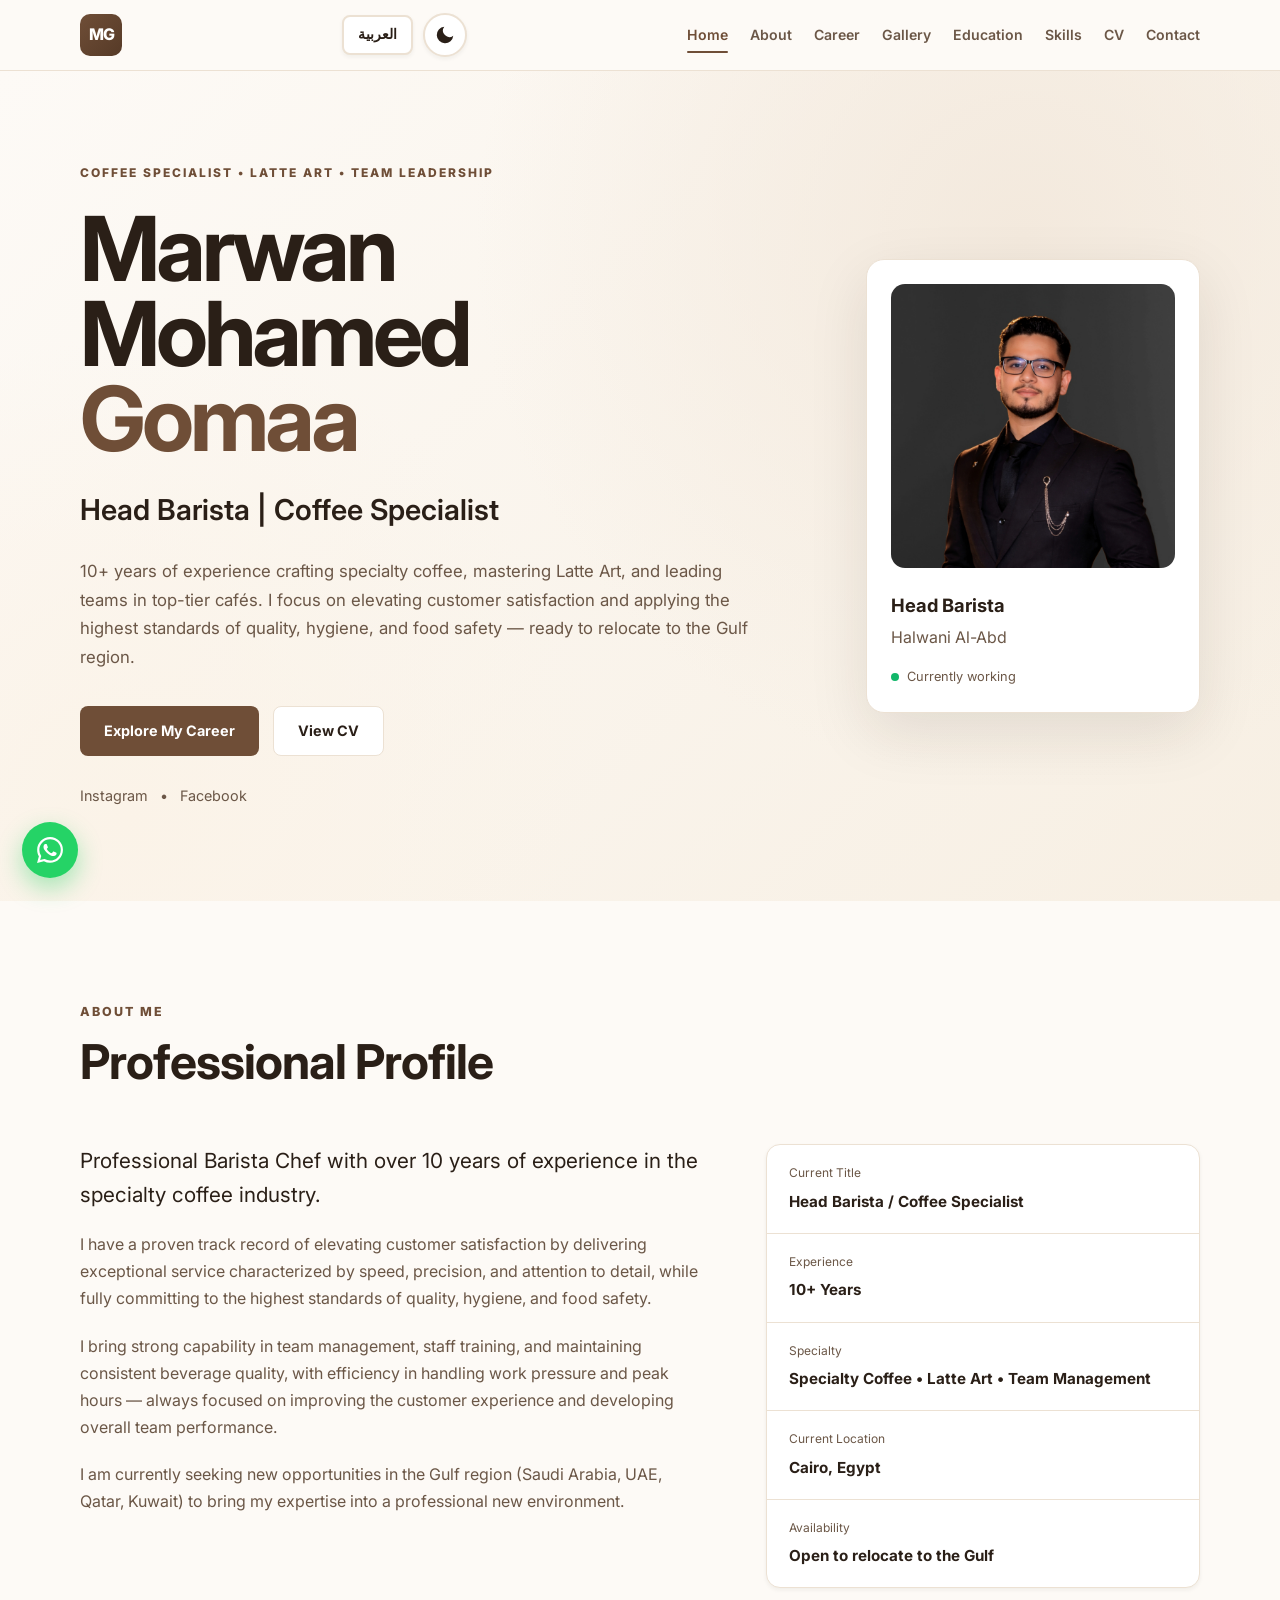
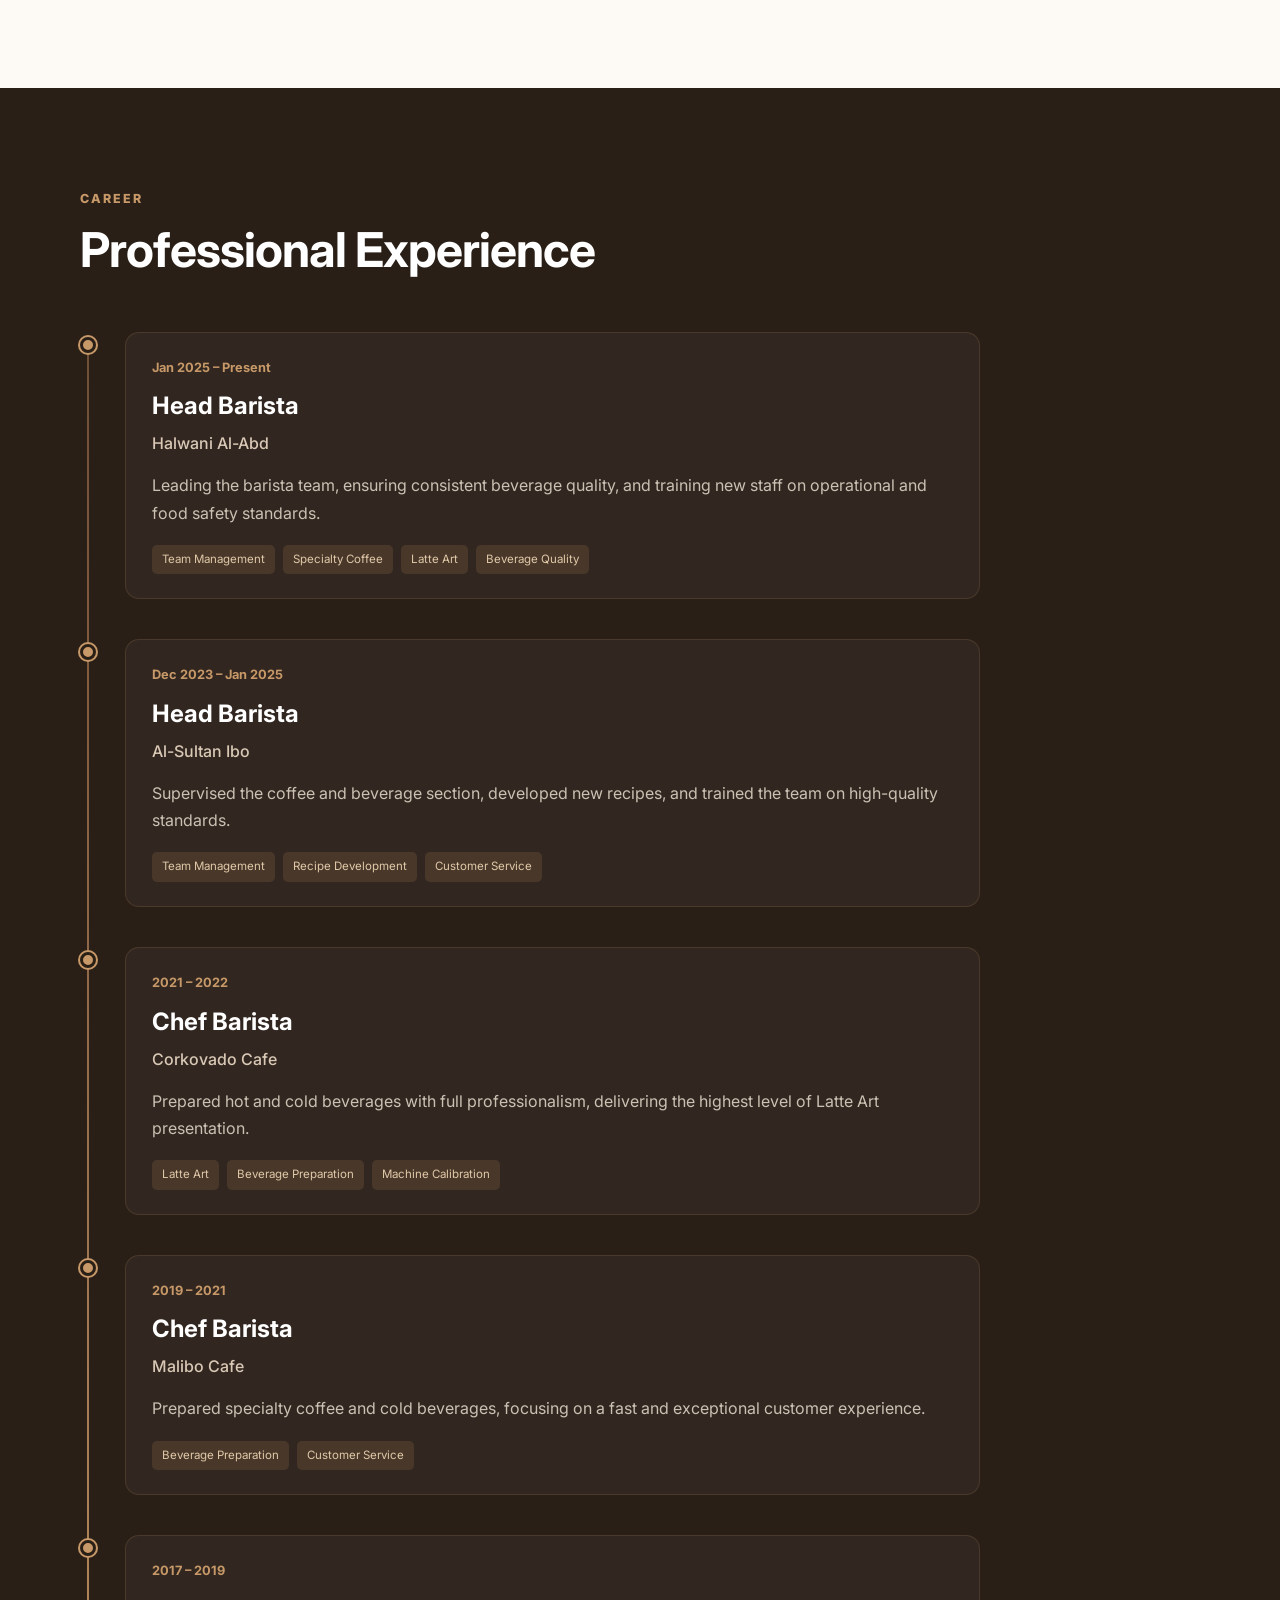
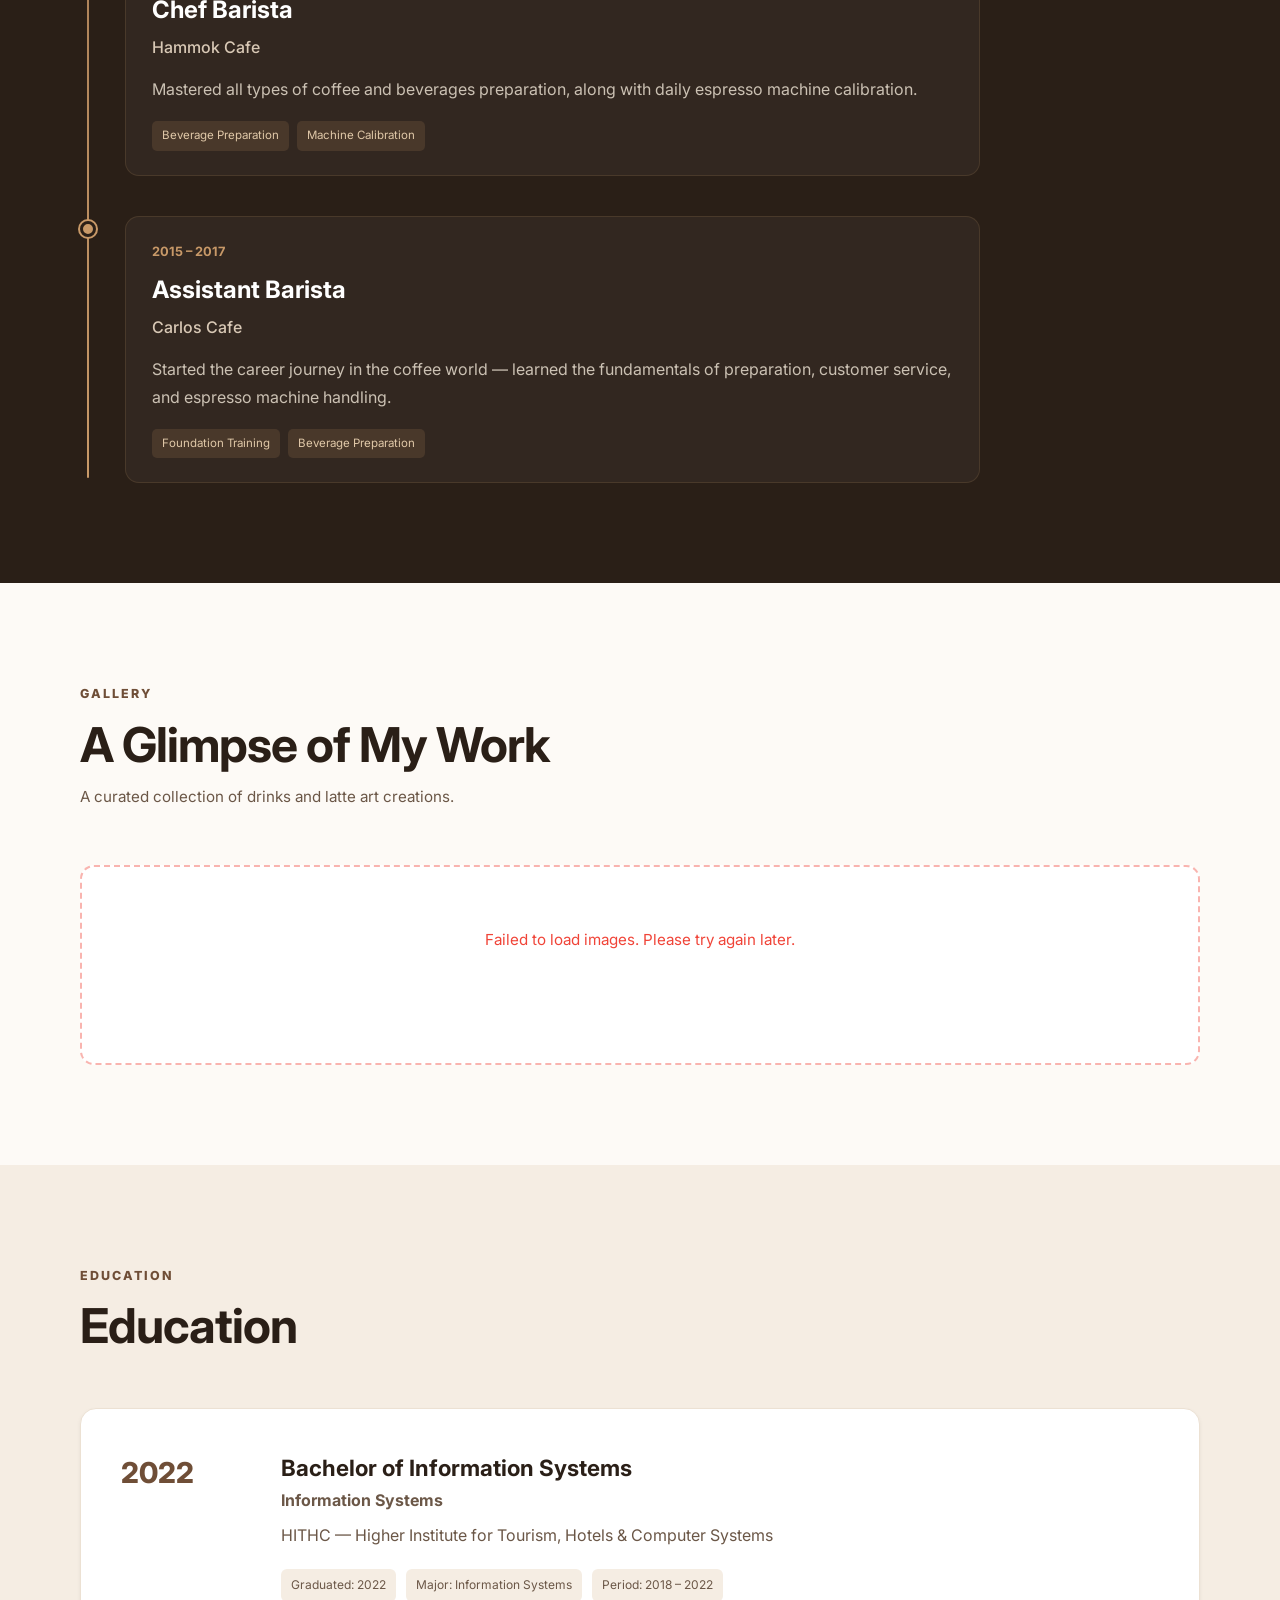
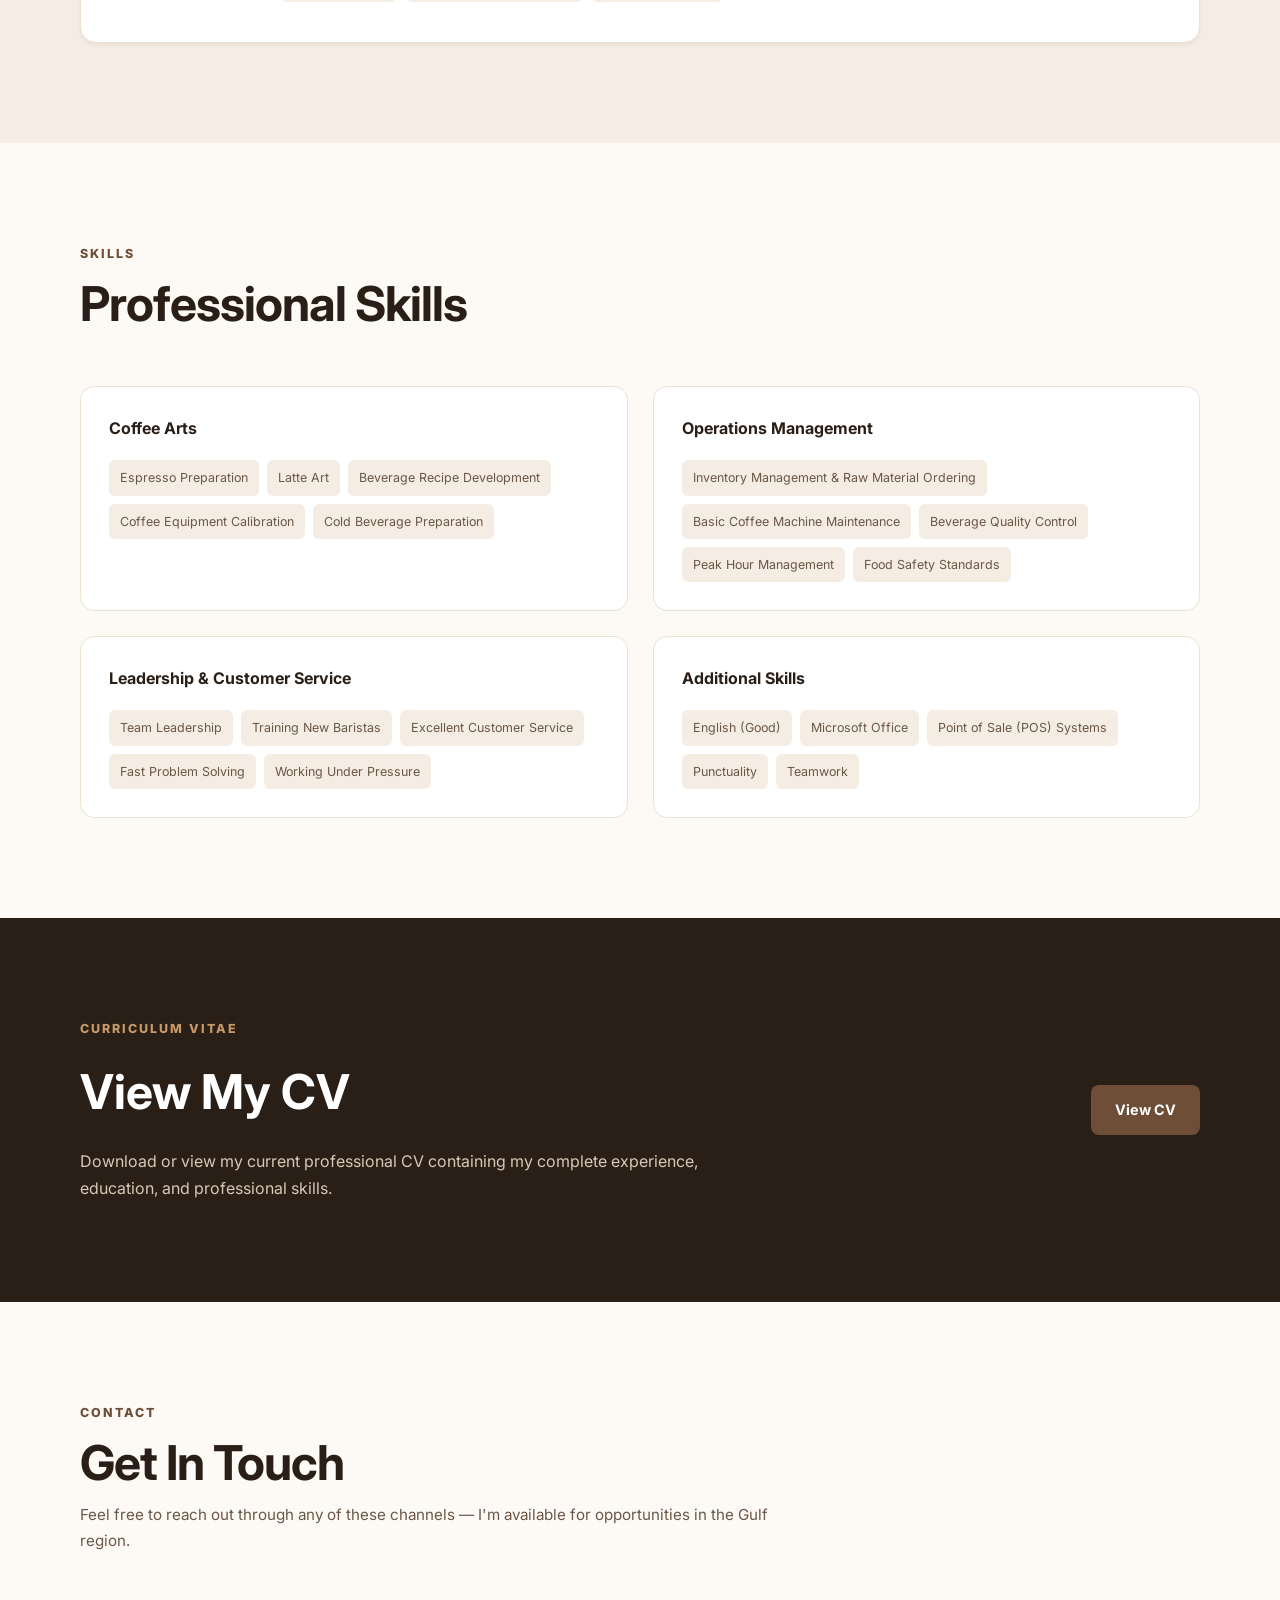
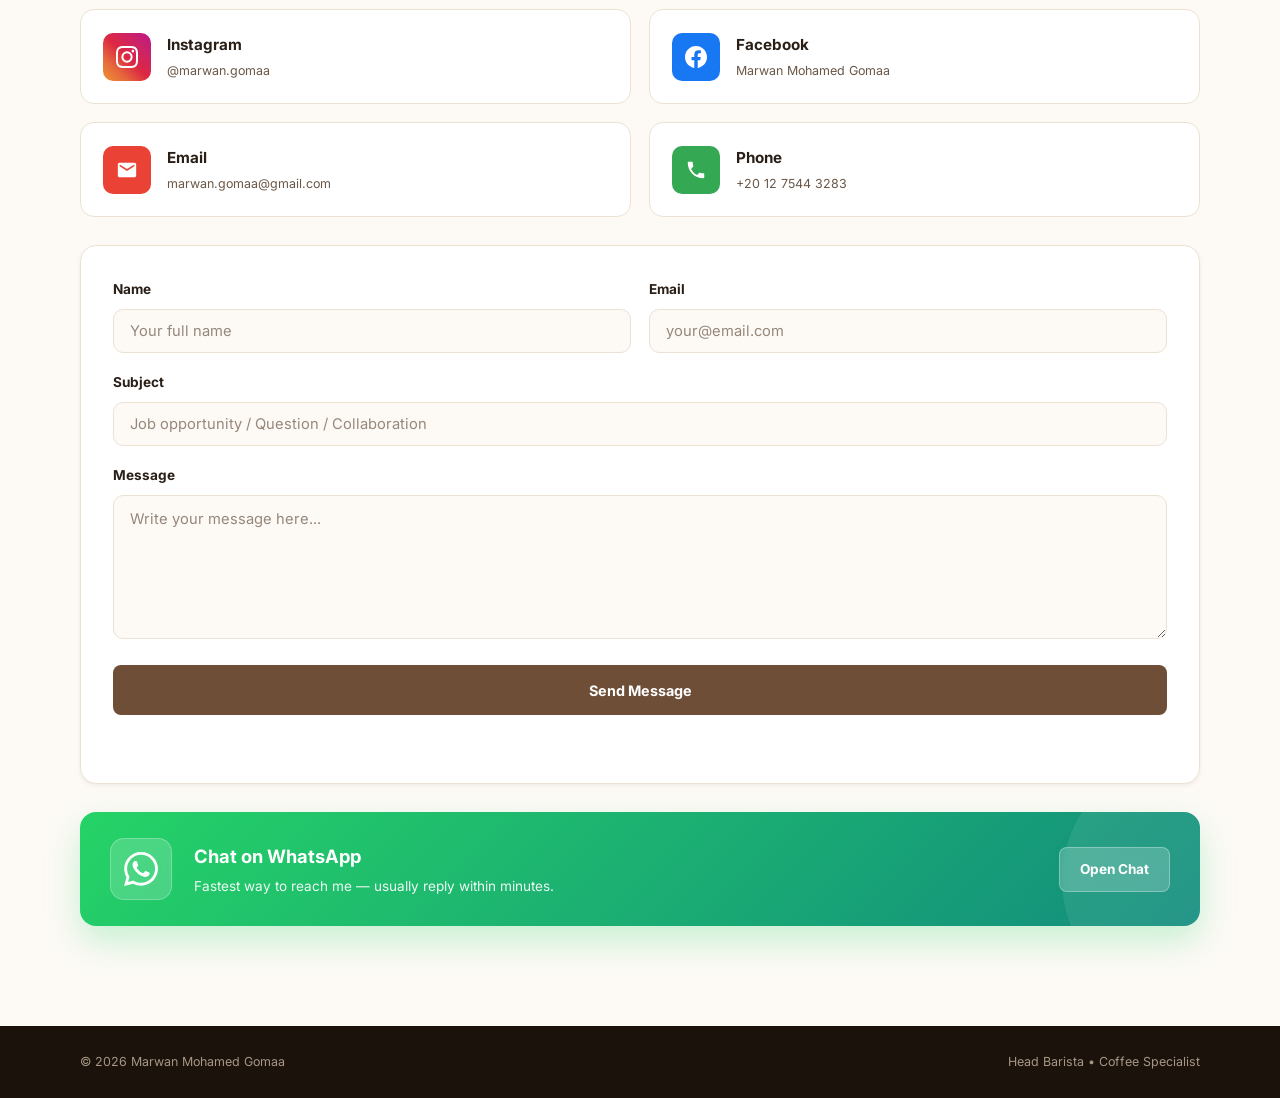
==== index.html @ 56af2c4b "Add complete portfolio project" ====
<!DOCTYPE html>
<html lang="en">

<head>
    <meta charset="UTF-8">
    <meta name="viewport" content="width=device-width, initial-scale=1.0">

    <title>Marwan Mohamed Gomaa | Head Barista | Coffee Specialist</title>

    <meta name="description"
        content="Marwan Mohamed Gomaa — Head Barista with 10+ years of experience in specialty coffee, Latte Art, and team leadership. Available for opportunities in the Gulf region.">

    <meta name="keywords"
        content="Marwan Mohamed Gomaa, Head Barista, Coffee Specialist, Barista Gulf, Barista Saudi Arabia, Barista Dubai, Barista Qatar, Barista Kuwait, Latte Art, Specialty Coffee, Coffee Jobs Middle East, باريستا">

    <meta name="author" content="Marwan Mohamed Gomaa">

    <meta name="robots" content="index, follow">
    <meta name="googlebot" content="index, follow, max-snippet:-1, max-image-preview:large">

    <meta name="theme-color" content="#6F4E37">

    <!-- ================= HREFLANG (Multilingual SEO) ================= -->
    <link rel="alternate" hreflang="en" href="https://ahmedsaiedhawash.github.io/marwan-portfolio/" />
    <link rel="alternate" hreflang="ar" href="https://ahmedsaiedhawash.github.io/marwan-portfolio/ar.html" />
    <link rel="alternate" hreflang="x-default" href="https://ahmedsaiedhawash.github.io/marwan-portfolio/" />

    <!-- ================= OPEN GRAPH ================= -->
    <meta property="og:title" content="Marwan Mohamed Gomaa | Head Barista">
    <meta property="og:description"
        content="Head Barista with 10+ years of experience in specialty coffee, Latte Art, and team leadership.">
    <meta property="og:type" content="website">
    <meta property="og:url" content="https://ahmedsaiedhawash.github.io/marwan-portfolio/">
    <meta property="og:image" content="https://ahmedsaiedhawash.github.io/marwan-portfolio/images/og-image.png">
    <meta property="og:image:width" content="1200">
    <meta property="og:image:height" content="630">
    <meta property="og:image:alt" content="Marwan Mohamed Gomaa — Head Barista">
    <meta property="og:site_name" content="Marwan Mohamed Gomaa">
    <meta property="og:locale" content="en_US">
    <meta property="og:locale:alternate" content="ar_EG">

    <!-- ================= TWITTER CARD ================= -->
    <meta name="twitter:card" content="summary_large_image">
    <meta name="twitter:title" content="Marwan Mohamed Gomaa | Head Barista">
    <meta name="twitter:description"
        content="Head Barista with 10+ years across specialty coffee, Latte Art, and team leadership.">
    <meta name="twitter:image" content="https://ahmedsaiedhawash.github.io/marwan-portfolio/images/og-image.png">

    <link rel="canonical" href="https://ahmedsaiedhawash.github.io/marwan-portfolio/">

    <!-- ================= ICONS ================= -->
    <link rel="icon" href="images/favicon.png" type="image/png">
    <link rel="apple-touch-icon" sizes="180x180" href="images/apple-touch-icon.png">
    <link rel="manifest" href="manifest.json">

    <!-- ================= PRELOAD / PRECONNECT ================= -->
    <link rel="preload" as="image" href="images/marwan-gomaa.jpg" fetchpriority="high">
    <link rel="preconnect" href="https://fonts.googleapis.com">
    <link rel="preconnect" href="https://fonts.gstatic.com" crossorigin>
    <link rel="preconnect" href="https://api.github.com">

    <link href="https://fonts.googleapis.com/css2?family=Inter:wght@400;500;600;700;800&display=swap" rel="stylesheet">

    <link rel="stylesheet" href="style.css">

    <!-- ================= STRUCTURED DATA (SEO) ================= -->
    <script type="application/ld+json">
    {
        "@context": "https://schema.org",
        "@graph": [
            {
                "@type": "WebSite",
                "@id": "https://ahmedsaiedhawash.github.io/marwan-portfolio/#website",
                "url": "https://ahmedsaiedhawash.github.io/marwan-portfolio/",
                "name": "Marwan Mohamed Gomaa",
                "description": "Head Barista & Coffee Specialist — Specialty Coffee, Latte Art, Team Leadership.",
                "inLanguage": "en",
                "publisher": { "@id": "https://ahmedsaiedhawash.github.io/marwan-portfolio/#person" }
            },
            {
                "@type": "ProfilePage",
                "@id": "https://ahmedsaiedhawash.github.io/marwan-portfolio/#profilepage",
                "url": "https://ahmedsaiedhawash.github.io/marwan-portfolio/",
                "name": "Marwan Mohamed Gomaa — Head Barista",
                "inLanguage": "en",
                "isPartOf": { "@id": "https://ahmedsaiedhawash.github.io/marwan-portfolio/#website" },
                "mainEntity": { "@id": "https://ahmedsaiedhawash.github.io/marwan-portfolio/#person" }
            },
            {
                "@type": "Person",
                "@id": "https://ahmedsaiedhawash.github.io/marwan-portfolio/#person",
                "name": "Marwan Mohamed Gomaa",
                "alternateName": "مروان محمد جمعة",
                "url": "https://ahmedsaiedhawash.github.io/marwan-portfolio/",
                "image": "https://ahmedsaiedhawash.github.io/marwan-portfolio/images/marwan-gomaa.jpg",
                "jobTitle": "Head Barista",
                "email": "mailto:marwan.gomaa@gmail.com",
                "telephone": "+201275443283",
                "address": {
                    "@type": "PostalAddress",
                    "addressLocality": "Cairo",
                    "addressCountry": "EG"
                },
                "knowsAbout": [
                    "Specialty Coffee",
                    "Espresso Preparation",
                    "Latte Art",
                    "Beverage Recipe Development",
                    "Coffee Equipment Calibration",
                    "Team Leadership",
                    "Customer Service",
                    "Food Safety Standards",
                    "Inventory Management"
                ],
                "knowsLanguage": ["ar", "en"],
                "sameAs": [
                    "https://www.instagram.com/marwan.gomaa/",
                    "https://www.facebook.com/",
                    "https://wa.me/201275443283"
                ]
            },
            {
                "@type": "BreadcrumbList",
                "@id": "https://ahmedsaiedhawash.github.io/marwan-portfolio/#breadcrumb",
                "itemListElement": [
                    {
                        "@type": "ListItem",
                        "position": 1,
                        "name": "Home",
                        "item": "https://ahmedsaiedhawash.github.io/marwan-portfolio/"
                    }
                ]
            }
        ]
    }
    </script>
</head>

<body>

    <div class="progress-bar" id="progressBar" aria-hidden="true"></div>
    <a href="#home" class="skip-link">Skip to content</a>


    <!-- ================= NAVIGATION ================= -->
    <header class="header">
        <nav class="navbar container" aria-label="Main navigation">

            <a href="#home" class="logo">MG</a>

            <div class="header-actions">
                <a href="ar.html" class="lang-toggle" aria-label="Switch to Arabic"
                    data-i18n="nav.switch_lang">العربية</a>

                <button class="theme-toggle" id="themeToggle" aria-label="Toggle dark mode" title="Toggle theme">
                    <svg class="icon-moon" viewBox="0 0 24 24" fill="currentColor" width="20" height="20"
                        aria-hidden="true">
                        <path d="M21 12.79A9 9 0 1111.21 3 7 7 0 0021 12.79z" />
                    </svg>
                    <svg class="icon-sun" viewBox="0 0 24 24" fill="currentColor" width="20" height="20"
                        aria-hidden="true">
                        <path
                            d="M12 7a5 5 0 100 10 5 5 0 000-10zm0-5v2m0 16v2M4.22 4.22l1.42 1.42m12.72 12.72l1.42 1.42M2 12h2m16 0h2M4.22 19.78l1.42-1.42M18.36 5.64l1.42-1.42" />
                    </svg>
                </button>

                <button class="menu-toggle" id="menuToggle" aria-label="Open navigation menu"
                    aria-expanded="false">☰</button>
            </div>

            <ul class="nav-links" id="navLinks">
                <li><a href="#home" data-i18n="nav.home">Home</a></li>
                <li><a href="#about" data-i18n="nav.about">About</a></li>
                <li><a href="#career" data-i18n="nav.career">Career</a></li>
                <li><a href="#gallery" data-i18n="nav.gallery">Gallery</a></li>
                <li><a href="#education" data-i18n="nav.education">Education</a></li>
                <li><a href="#skills" data-i18n="nav.skills">Skills</a></li>
                <li><a href="#cv" data-i18n="nav.cv">CV</a></li>
                <li><a href="#contact" data-i18n="nav.contact">Contact</a></li>
            </ul>

        </nav>
    </header>


    <main>

        <!-- ================= HERO ================= -->
        <section class="hero" id="home">
            <div class="container hero-content">

                <div class="hero-text">
                    <p class="eyebrow reveal" data-i18n="hero.eyebrow">
                        COFFEE SPECIALIST • LATTE ART • TEAM LEADERSHIP
                    </p>

                    <h1 class="reveal" data-hero-name>
                        Marwan Mohamed<br><span>Gomaa</span>
                    </h1>

                    <h2 class="reveal" data-i18n="hero.title">Head Barista | Coffee Specialist</h2>

                    <p class="hero-description reveal" data-i18n="hero.description">
                        10+ years of experience crafting specialty coffee, mastering Latte Art, and leading teams in
                        top-tier cafés. I focus on elevating customer satisfaction and applying the highest standards of
                        quality, hygiene, and food safety — ready to relocate to the Gulf region.
                    </p>

                    <div class="hero-buttons reveal">
                        <a href="#career" class="btn btn-primary" data-i18n="hero.btn_primary">Explore My Career</a>
                        <a href="cv/Marwan-Mohamed-Gomaa-CV.pdf" class="btn btn-secondary" target="_blank" rel="noopener"
                            data-i18n="hero.btn_secondary">View CV</a>
                    </div>

                    <div class="hero-links reveal">
                        <a href="https://www.instagram.com/marwan.gomaa/" target="_blank" rel="noopener noreferrer"
                            data-i18n="hero.links.instagram">Instagram</a>
                        <span>•</span>
                        <a href="https://www.facebook.com/" target="_blank" rel="noopener noreferrer"
                            data-i18n="hero.links.facebook">Facebook</a>
                    </div>
                </div>

                <div class="hero-card reveal">
                    <div class="profile-image-wrap">
                        <img src="images/marwan-gomaa.jpg" alt="Marwan Mohamed Gomaa" class="profile-image"
                            loading="eager" fetchpriority="high">
                    </div>
                    <div class="hero-card-info">
                        <h3 data-i18n="hero.card.job_title">Head Barista</h3>
                        <p data-i18n="hero.card.company">Halwani Al-Abd</p>
                        <div class="status">
                            <span></span>
                            <span data-i18n="hero.card.status">Currently working</span>
                        </div>
                    </div>
                </div>

            </div>
        </section>


        <!-- ================= ABOUT ================= -->
        <section class="section" id="about">
            <div class="container">

                <div class="section-heading reveal">
                    <p class="section-label" data-i18n="about.label">ABOUT ME</p>
                    <h2 data-i18n="about.title">Professional Profile</h2>
                </div>

                <div class="about-grid">

                    <div class="about-text reveal">
                        <p class="large-text" data-i18n="about.large_text">
                            Professional Barista Chef with over 10 years of experience in the specialty coffee industry.
                        </p>
                        <div data-about-paragraphs></div>
                    </div>

                    <div class="about-side reveal">
                        <div class="info-card" data-about-info></div>
                    </div>

                </div>

            </div>
        </section>


        <!-- ================= CAREER ================= -->
        <section class="section section-dark" id="career">
            <div class="container">

                <div class="section-heading reveal">
                    <p class="section-label" data-i18n="career.label">CAREER</p>
                    <h2 data-i18n="career.title">Professional Experience</h2>
                </div>

                <div class="timeline" data-career-items></div>

            </div>
        </section>


        <!-- ================= GALLERY ================= -->
        <section class="section" id="gallery">
            <div class="container">

                <div class="section-heading reveal">
                    <p class="section-label" data-i18n="gallery.label">GALLERY</p>
                    <h2 data-i18n="gallery.title">A Glimpse of My Work</h2>
                    <p class="section-subtext" data-i18n="gallery.subtext">
                        A curated collection of drinks and latte art creations.
                    </p>
                </div>

                <div class="gallery-grid" id="galleryGrid" data-gallery-grid>
                    <p class="gallery-status" data-gallery-status>Loading images...</p>
                </div>

            </div>
        </section>


        <!-- ================= EDUCATION ================= -->
        <section class="section section-light" id="education">
            <div class="container">

                <div class="section-heading reveal">
                    <p class="section-label" data-i18n="education.label">EDUCATION</p>
                    <h2 data-i18n="education.title">Education</h2>
                </div>

                <div class="education-card reveal" data-education></div>

            </div>
        </section>


        <!-- ================= SKILLS ================= -->
        <section class="section" id="skills">
            <div class="container">

                <div class="section-heading reveal">
                    <p class="section-label" data-i18n="skills.label">SKILLS</p>
                    <h2 data-i18n="skills.title">Professional Skills</h2>
                </div>

                <div class="skills-grid" data-skills-grid></div>

            </div>
        </section>


        <!-- ================= CV ================= -->
        <section class="section section-dark" id="cv">
            <div class="container cv-section reveal">
                <div>
                    <p class="section-label" data-i18n="cv.label">CURRICULUM VITAE</p>
                    <h2 data-i18n="cv.title">View My CV</h2>
                    <p data-i18n="cv.description">
                        Download or view my current professional CV containing my complete experience, education, and
                        professional skills.
                    </p>
                </div>
                <a href="cv/Marwan-Mohamed-Gomaa-CV.pdf" target="_blank" rel="noopener" class="btn btn-primary"
                    data-i18n="cv.button">View CV</a>
            </div>
        </section>


        <!-- ================= CONTACT ================= -->
        <section class="section" id="contact">
            <div class="container">

                <div class="section-heading reveal">
                    <p class="section-label" data-i18n="contact.label">CONTACT</p>
                    <h2 data-i18n="contact.title">Get In Touch</h2>
                    <p class="section-subtext" data-i18n="contact.subtext">
                        Feel free to reach out through any of these channels — I'm available for opportunities in the
                        Gulf region.
                    </p>
                </div>

                <!-- Contact Cards -->
                <div class="contact-grid" data-contact-items></div>

                <!-- Contact Form (Web3Forms) -->
                <form id="contactForm" class="contact-form reveal" novalidate>
                    <input type="hidden" name="access_key" value="REPLACE_WITH_WEB3FORMS_KEY">
                    <input type="hidden" name="subject" value="New message from Marwan Gomaa Portfolio">
                    <input type="hidden" name="from_name" value="Marwan Gomaa Portfolio">
                    <input type="checkbox" name="botcheck" class="hidden" style="display:none">

                    <div class="form-row">
                        <div class="form-group">
                            <label for="formName" data-i18n="form.name_label">Name</label>
                            <input type="text" id="formName" name="name" required placeholder="Your full name">
                        </div>
                        <div class="form-group">
                            <label for="formEmail" data-i18n="form.email_label">Email</label>
                            <input type="email" id="formEmail" name="email" required placeholder="your@email.com">
                        </div>
                    </div>

                    <div class="form-group">
                        <label for="formSubject" data-i18n="form.subject_label">Subject</label>
                        <input type="text" id="formSubject" name="user_subject" required
                            placeholder="Job opportunity / Question / Collaboration">
                    </div>

                    <div class="form-group">
                        <label for="formMessage" data-i18n="form.message_label">Message</label>
                        <textarea id="formMessage" name="message" rows="5" required
                            placeholder="Write your message here..."></textarea>
                    </div>

                    <button type="submit" class="btn btn-primary" data-i18n="form.submit">Send Message</button>

                    <p id="formStatus" class="form-status" role="status" aria-live="polite"></p>
                </form>

                <!-- WhatsApp Banner -->
                <a href="https://wa.me/201275443283?text=Hello%20Marwan%2C%20I%20found%20your%20website%20and%20would%20like%20to%20connect%20regarding%20a%20job%20opportunity."
                    target="_blank" rel="noopener noreferrer" class="whatsapp-banner reveal"
                    aria-label="Chat on WhatsApp" data-whatsapp-link>

                    <span class="whatsapp-banner-icon" aria-hidden="true">
                        <svg viewBox="0 0 24 24" fill="currentColor" width="34" height="34">
                            <path
                                d="M17.472 14.382c-.297-.149-1.758-.867-2.03-.967-.273-.099-.471-.148-.67.15-.197.297-.767.966-.94 1.164-.173.199-.347.223-.644.075-.297-.15-1.255-.463-2.39-1.475-.883-.788-1.48-1.761-1.653-2.059-.173-.297-.018-.458.13-.606.134-.133.298-.347.446-.52.149-.174.198-.298.298-.497.099-.198.05-.371-.025-.52-.075-.149-.669-1.612-.916-2.207-.242-.579-.487-.5-.669-.51-.173-.008-.371-.01-.57-.01-.198 0-.52.074-.792.372-.272.297-1.04 1.016-1.04 2.479 0 1.462 1.065 2.875 1.213 3.074.149.198 2.096 3.2 5.077 4.487.709.306 1.262.489 1.694.625.712.227 1.36.195 1.871.118.571-.085 1.758-.719 2.006-1.413.248-.694.248-1.289.173-1.413-.074-.124-.272-.198-.57-.347m-5.421 7.403h-.004a9.87 9.87 0 01-5.031-1.378l-.361-.214-3.741.982.998-3.648-.235-.374a9.86 9.86 0 01-1.51-5.26c.001-5.45 4.436-9.884 9.888-9.884 2.64 0 5.122 1.03 6.988 2.898a9.825 9.825 0 012.893 6.994c-.003 5.45-4.437 9.884-9.885 9.884m8.413-18.297A11.815 11.815 0 0012.05 0C5.495 0 .16 5.335.157 11.892c0 2.096.547 4.142 1.588 5.945L.057 24l6.305-1.654a11.882 11.882 0 005.683 1.448h.005c6.554 0 11.89-5.335 11.893-11.893a11.821 11.821 0 00-3.48-8.413z" />
                        </svg>
                    </span>

                    <div class="whatsapp-banner-content">
                        <h3 data-whatsapp-title>Chat on WhatsApp</h3>
                        <p data-whatsapp-desc>Fastest way to reach me — usually reply within minutes.</p>
                    </div>

                    <span class="whatsapp-banner-cta" data-whatsapp-btn>Open Chat →</span>

                </a>

            </div>
        </section>

    </main>


    <!-- ================= FOOTER ================= -->
    <footer class="footer">
        <div class="container footer-content">
            <p>© <span id="currentYear"></span> <span data-footer-copyright>Marwan Mohamed Gomaa</span></p>
            <p data-footer-tagline>Head Barista • Coffee Specialist</p>
        </div>
    </footer>


    <!-- ================= FLOATING WHATSAPP ================= -->
    <a href="https://wa.me/201275443283?text=Hello%20Marwan%2C%20I%20found%20your%20website%20and%20would%20like%20to%20connect%20regarding%20a%20job%20opportunity."
        target="_blank" rel="noopener noreferrer" class="floating-whatsapp" aria-label="Chat on WhatsApp">
        <svg viewBox="0 0 24 24" fill="currentColor" width="26" height="26">
            <path
                d="M17.472 14.382c-.297-.149-1.758-.867-2.03-.967-.273-.099-.471-.148-.67.15-.197.297-.767.966-.94 1.164-.173.199-.347.223-.644.075-.297-.15-1.255-.463-2.39-1.475-.883-.788-1.48-1.761-1.653-2.059-.173-.297-.018-.458.13-.606.134-.133.298-.347.446-.52.149-.174.198-.298.298-.497.099-.198.05-.371-.025-.52-.075-.149-.669-1.612-.916-2.207-.242-.579-.487-.5-.669-.51-.173-.008-.371-.01-.57-.01-.198 0-.52.074-.792.372-.272.297-1.04 1.016-1.04 2.479 0 1.462 1.065 2.875 1.213 3.074.149.198 2.096 3.2 5.077 4.487.709.306 1.262.489 1.694.625.712.227 1.36.195 1.871.118.571-.085 1.758-.719 2.006-1.413.248-.694.248-1.289.173-1.413-.074-.124-.272-.198-.57-.347m-5.421 7.403h-.004a9.87 9.87 0 01-5.031-1.378l-.361-.214-3.741.982.998-3.648-.235-.374a9.86 9.86 0 01-1.51-5.26c.001-5.45 4.436-9.884 9.888-9.884 2.64 0 5.122 1.03 6.988 2.898a9.825 9.825 0 012.893 6.994c-.003 5.45-4.437 9.884-9.885 9.884m8.413-18.297A11.815 11.815 0 0012.05 0C5.495 0 .16 5.335.157 11.892c0 2.096.547 4.142 1.588 5.945L.057 24l6.305-1.654a11.882 11.882 0 005.683 1.448h.005c6.554 0 11.89-5.335 11.893-11.893a11.821 11.821 0 00-3.48-8.413z" />
        </svg>
        <span class="floating-whatsapp-tooltip" data-whatsapp-tooltip>Chat with me</span>
    </a>


    <!-- ================= BACK TO TOP ================= -->
    <button class="back-to-top" id="backToTop" aria-label="Back to top">↑</button>


    <!-- ================= GALLERY LIGHTBOX ================= -->
    <div class="lightbox" id="lightbox" aria-hidden="true" role="dialog" aria-label="Image preview">
        <button class="lightbox-close" id="lightboxClose" aria-label="Close preview">✕</button>
        <button class="lightbox-nav lightbox-prev" id="lightboxPrev" aria-label="Previous image">‹</button>
        <img src="" alt="" id="lightboxImage">
        <button class="lightbox-nav lightbox-next" id="lightboxNext" aria-label="Next image">›</button>
        <div class="lightbox-counter" id="lightboxCounter"></div>
    </div>


    <!-- ================= SCRIPTS (Order matters!) ================= -->
    <script src="script.js"></script>
    <script src="renderer.js"></script>

</body>

</html>
---- style.css ----
/* =========================
   RESET
========================= */

* {
    margin: 0;
    padding: 0;
    box-sizing: border-box;
}

html {
    scroll-behavior: smooth;
    scroll-padding-top: 80px;
}

body {
    font-family: "Inter", Arial, sans-serif;
    background: var(--bg);
    color: var(--text);
    line-height: 1.7;
    overflow-x: hidden;
    transition: background 0.3s ease, color 0.3s ease;
}

a {
    text-decoration: none;
    color: inherit;
}

ul {
    list-style: none;
}

img {
    max-width: 100%;
    display: block;
}

button {
    font-family: inherit;
}

input,
textarea,
select {
    font-family: inherit;
}


/* =========================
   VARIABLES — LIGHT THEME (COFFEE)
========================= */

:root {
    --bg: #fdfaf6;
    --bg-elevated: #ffffff;
    --header-bg: rgba(253, 250, 246, 0.92);
    --card-bg: #ffffff;
    --text: #2a1f17;
    --muted: #6b5747;
    --light: #f5ede3;
    --border: #ece1d3;

    --primary: #6F4E37;
    --primary-dark: #563a27;
    --primary-light: #f3e9dd;
    --accent: #c89968;
    --dark: #2a1f17;
    --dark-2: #3d2d21;
    --white: #ffffff;

    --instagram: linear-gradient(45deg, #f09433 0%, #e6683c 25%, #dc2743 50%, #cc2366 75%, #bc1888 100%);
    --instagram-solid: #E1306C;
    --facebook: #1877F2;
    --email: #EA4335;
    --phone: #34A853;
    --whatsapp: #25D366;
    --whatsapp-dark: #128C7E;

    --shadow-sm: 0 2px 4px rgba(42, 31, 23, 0.06);
    --shadow-md: 0 15px 35px rgba(42, 31, 23, 0.09);
    --shadow-lg: 0 20px 60px rgba(42, 31, 23, 0.10);
    --shadow-xl: 0 30px 80px rgba(42, 31, 23, 0.14);
    --transition: 0.25s cubic-bezier(0.4, 0, 0.2, 1);

    --hero-bg:
        radial-gradient(circle at 80% 20%, #f3e9dd 0%, transparent 45%),
        radial-gradient(circle at 10% 90%, #fbf3e8 0%, transparent 35%),
        linear-gradient(135deg, #fdfaf6 0%, #f7efe3 100%);
}


/* =========================
   VARIABLES — DARK THEME
========================= */

[data-theme="dark"] {
    --bg: #14100c;
    --bg-elevated: #1e1812;
    --header-bg: rgba(20, 16, 12, 0.92);
    --card-bg: #1e1812;
    --text: #ede4d8;
    --muted: #a89685;
    --light: #1a1410;
    --border: #2f261d;

    --primary: #c89968;
    --primary-dark: #a87a4c;
    --primary-light: #2a1f16;
    --accent: #e0b98a;
    --dark: #0e0a07;
    --dark-2: #14100c;
    --white: #ffffff;

    --shadow-sm: 0 2px 4px rgba(0, 0, 0, 0.35);
    --shadow-md: 0 15px 35px rgba(0, 0, 0, 0.45);
    --shadow-lg: 0 20px 60px rgba(0, 0, 0, 0.55);
    --shadow-xl: 0 30px 80px rgba(0, 0, 0, 0.65);

    --hero-bg:
        radial-gradient(circle at 80% 20%, #2a1f16 0%, transparent 45%),
        radial-gradient(circle at 10% 90%, #1a1410 0%, transparent 35%),
        linear-gradient(135deg, #14100c 0%, #1a1410 100%);
}


/* =========================
   ACCESSIBILITY
========================= */

.skip-link {
    position: absolute;
    top: -50px;
    left: 10px;
    padding: 10px 18px;
    background: var(--dark);
    color: white;
    border-radius: 6px;
    font-size: 0.85rem;
    z-index: 3000;
    transition: top var(--transition);
}

.skip-link:focus {
    top: 10px;
}

:focus-visible {
    outline: 2px solid var(--primary);
    outline-offset: 3px;
    border-radius: 4px;
}


/* =========================
   PROGRESS BAR
========================= */

.progress-bar {
    position: fixed;
    top: 0;
    left: 0;
    height: 3px;
    width: 0%;
    background: linear-gradient(90deg, var(--primary), var(--accent));
    z-index: 2000;
    transition: width 0.1s linear;
}


/* =========================
   GLOBAL
========================= */

.container {
    width: min(1120px, calc(100% - 40px));
    margin: auto;
}

.section {
    padding: 100px 0;
}

.section-light {
    background: var(--light);
}

.section-dark {
    background: var(--dark);
    color: var(--white);
}

.section-heading {
    margin-bottom: 55px;
    max-width: 700px;
}

.section-subtext {
    color: var(--muted);
    margin-top: 12px;
    font-size: 0.95rem;
}

.section-dark .section-subtext {
    color: #b9a894;
}

.section-label {
    color: var(--primary);
    font-size: 0.78rem;
    font-weight: 800;
    letter-spacing: 2px;
    margin-bottom: 12px;
}

.section-dark .section-label {
    color: var(--accent);
}

.section-heading h2 {
    font-size: clamp(2rem, 5vw, 3rem);
    line-height: 1.15;
    letter-spacing: -1px;
}


/* =========================
   SCROLL REVEAL
========================= */

.reveal {
    opacity: 0;
    transform: translateY(24px);
    transition:
        opacity 0.7s cubic-bezier(0.4, 0, 0.2, 1),
        transform 0.7s cubic-bezier(0.4, 0, 0.2, 1);
}

.reveal.revealed {
    opacity: 1;
    transform: translateY(0);
}

@media (prefers-reduced-motion: reduce) {
    .reveal {
        opacity: 1;
        transform: none;
        transition: none;
    }

    html {
        scroll-behavior: auto;
    }
}


/* =========================
   NAVIGATION
========================= */

.header {
    position: sticky;
    top: 0;
    z-index: 1000;
    background: var(--header-bg);
    backdrop-filter: blur(14px);
    -webkit-backdrop-filter: blur(14px);
    border-bottom: 1px solid var(--border);
    transition: background 0.3s ease;
}

.navbar {
    height: 70px;
    display: flex;
    align-items: center;
    justify-content: space-between;
}

.header-actions {
    display: flex;
    align-items: center;
    gap: 10px;
}

.logo {
    width: 42px;
    height: 42px;
    display: grid;
    place-items: center;
    border-radius: 10px;
    background: linear-gradient(135deg, var(--primary), var(--primary-dark));
    color: var(--white);
    font-weight: 800;
    letter-spacing: -1px;
    transition: transform var(--transition);
}

.logo:hover {
    transform: scale(1.05);
}

.nav-links {
    display: flex;
    align-items: center;
    gap: 22px;
}

.nav-links a {
    font-size: 0.88rem;
    font-weight: 600;
    color: var(--muted);
    transition: color var(--transition);
    position: relative;
    padding: 4px 0;
}

.nav-links a:hover,
.nav-links a.active {
    color: var(--primary);
}

.nav-links a.active::after {
    content: "";
    position: absolute;
    left: 0;
    right: 0;
    bottom: -6px;
    height: 2px;
    background: var(--primary);
    border-radius: 2px;
}

.menu-toggle {
    display: none;
    border: none;
    background: transparent;
    font-size: 1.7rem;
    cursor: pointer;
    color: var(--text);
    transition: transform var(--transition);
}

.menu-toggle:hover {
    transform: scale(1.1);
}


/* =========================
   LANGUAGE TOGGLE
========================= */

.lang-toggle {
    padding: 6px 14px;
    border: 2px solid var(--border);
    border-radius: 8px;
    font-size: 0.85rem;
    font-weight: 700;
    color: var(--text);
    background: var(--card-bg);
    transition: all var(--transition);
    white-space: nowrap;
    box-shadow: var(--shadow-sm);
}

.lang-toggle:hover {
    border-color: var(--primary);
    color: var(--primary);
    background: var(--primary-light);
    transform: translateY(-1px);
}


/* =========================
   THEME TOGGLE
========================= */

.theme-toggle {
    width: 44px;
    height: 44px;
    display: grid;
    place-items: center;
    border: 2px solid var(--border);
    background: var(--card-bg);
    color: var(--text);
    cursor: pointer;
    border-radius: 50%;
    transition: all var(--transition);
    box-shadow: var(--shadow-sm);
}

.theme-toggle:hover {
    border-color: var(--primary);
    color: var(--primary);
    background: var(--primary-light);
    transform: scale(1.08);
}

.theme-toggle svg {
    width: 22px;
    height: 22px;
}

.theme-toggle .icon-sun {
    display: none;
}

[data-theme="dark"] .theme-toggle {
    background: var(--bg-elevated);
    border-color: var(--border);
}

[data-theme="dark"] .theme-toggle:hover {
    border-color: var(--primary);
    color: var(--primary);
}

[data-theme="dark"] .theme-toggle .icon-moon {
    display: none;
}

[data-theme="dark"] .theme-toggle .icon-sun {
    display: block;
}


/* =========================
   HERO
========================= */

.hero {
    min-height: calc(100vh - 70px);
    display: flex;
    align-items: center;
    background: var(--hero-bg);
    position: relative;
    overflow: hidden;
    transition: background 0.3s ease;
}

.hero-content {
    display: grid;
    grid-template-columns: 1.5fr 0.7fr;
    gap: 70px;
    align-items: center;
    padding: 90px 0;
}

.eyebrow {
    color: var(--primary);
    font-size: 0.75rem;
    font-weight: 800;
    letter-spacing: 2px;
    margin-bottom: 22px;
}

.hero h1 {
    font-size: clamp(3rem, 7vw, 6rem);
    line-height: 0.95;
    letter-spacing: -4px;
    margin-bottom: 25px;
}

.hero h1 span {
    color: var(--primary);
}

.hero h2 {
    font-size: clamp(1.2rem, 3vw, 1.8rem);
    font-weight: 600;
    color: var(--text);
    margin-bottom: 22px;
}

.hero-description {
    max-width: 680px;
    color: var(--muted);
    font-size: 1.05rem;
}

.hero-buttons {
    display: flex;
    gap: 14px;
    margin-top: 35px;
    flex-wrap: wrap;
}

.btn {
    display: inline-flex;
    align-items: center;
    justify-content: center;
    min-height: 50px;
    padding: 0 24px;
    border-radius: 8px;
    font-weight: 700;
    font-size: 0.9rem;
    transition:
        transform var(--transition),
        background var(--transition),
        color var(--transition),
        box-shadow var(--transition);
    cursor: pointer;
    border: none;
}

.btn:hover {
    transform: translateY(-2px);
    box-shadow: var(--shadow-md);
}

.btn-primary {
    background: var(--primary);
    color: #ffffff;
}

.btn-primary:hover {
    background: var(--primary-dark);
}

.btn-primary:disabled {
    opacity: 0.7;
    cursor: not-allowed;
    transform: none;
}

.btn-secondary {
    border: 1px solid var(--border);
    background: var(--card-bg);
    color: var(--text);
}

.btn-secondary:hover {
    border-color: var(--primary);
    color: var(--primary);
}

.hero-links {
    display: flex;
    flex-wrap: wrap;
    gap: 12px;
    margin-top: 28px;
    color: var(--muted);
    font-size: 0.9rem;
}

.hero-links a {
    transition: color var(--transition);
}

.hero-links a:hover {
    color: var(--primary);
}

.hero-card {
    padding: 24px;
    background: var(--card-bg);
    border: 1px solid var(--border);
    border-radius: 18px;
    box-shadow: var(--shadow-lg);
    transition: transform var(--transition), box-shadow var(--transition), background 0.3s ease;
}

.hero-card:hover {
    transform: translateY(-5px);
    box-shadow: var(--shadow-xl);
}

.profile-image-wrap {
    aspect-ratio: 1;
    border-radius: 14px;
    overflow: hidden;
    background: linear-gradient(135deg, #2a1f17, #6F4E37);
}

.profile-image {
    width: 100%;
    height: 100%;
    object-fit: cover;
    display: block;
    transition: transform 0.6s ease;
}

.hero-card:hover .profile-image {
    transform: scale(1.03);
}

.hero-card-info {
    padding-top: 22px;
}

.hero-card-info h3 {
    font-size: 1.15rem;
    margin-bottom: 3px;
}

.hero-card-info p {
    color: var(--muted);
}

.status {
    display: flex;
    align-items: center;
    gap: 8px;
    margin-top: 15px;
    color: var(--muted);
    font-size: 0.8rem;
}

.status span:first-child {
    width: 8px;
    height: 8px;
    background: #12b76a;
    border-radius: 50%;
    box-shadow: 0 0 0 0 rgba(18, 183, 106, 0.6);
    animation: pulse 2s infinite;
}

@keyframes pulse {
    0% {
        box-shadow: 0 0 0 0 rgba(18, 183, 106, 0.5);
    }

    70% {
        box-shadow: 0 0 0 10px rgba(18, 183, 106, 0);
    }

    100% {
        box-shadow: 0 0 0 0 rgba(18, 183, 106, 0);
    }
}


/* =========================
   ABOUT
========================= */

.about-grid {
    display: grid;
    grid-template-columns: 1.3fr 0.9fr;
    gap: 60px;
    align-items: start;
}

.about-text p {
    color: var(--muted);
    margin-bottom: 20px;
}

.about-text .large-text {
    color: var(--text);
    font-size: 1.3rem;
    line-height: 1.6;
}

.about-side {
    display: flex;
    flex-direction: column;
    gap: 24px;
}

.info-card {
    border: 1px solid var(--border);
    border-radius: 14px;
    overflow: hidden;
    background: var(--card-bg);
    box-shadow: var(--shadow-sm);
}

.info-item {
    padding: 18px 22px;
    border-bottom: 1px solid var(--border);
    transition: background var(--transition);
}

.info-item:hover {
    background: var(--light);
}

.info-item:last-child {
    border-bottom: none;
}

.info-item span {
    display: block;
    font-size: 0.75rem;
    color: var(--muted);
    margin-bottom: 4px;
}

.info-item strong {
    font-size: 0.95rem;
    color: var(--text);
}


/* =========================
   TIMELINE (CAREER)
========================= */

.timeline {
    position: relative;
    max-width: 900px;
}

.timeline::before {
    content: "";
    position: absolute;
    left: 7px;
    top: 5px;
    bottom: 5px;
    width: 2px;
    background: linear-gradient(180deg, var(--primary), var(--accent));
    border-radius: 2px;
}

.timeline-item {
    position: relative;
    padding-left: 45px;
    padding-bottom: 40px;
}

.timeline-item:last-child {
    padding-bottom: 0;
}

.timeline-dot {
    position: absolute;
    left: 0;
    top: 5px;
    width: 16px;
    height: 16px;
    border-radius: 50%;
    background: var(--accent);
    border: 3px solid var(--dark);
    box-shadow: 0 0 0 2px var(--accent);
    transition: transform var(--transition);
    z-index: 2;
}

.timeline-item:hover .timeline-dot {
    transform: scale(1.2);
}

.timeline-content {
    position: relative;
    padding: 24px 26px;
    border-radius: 14px;
    background: rgba(255, 255, 255, 0.04);
    border: 1px solid rgba(200, 153, 104, 0.15);
    transition: border-color var(--transition), background var(--transition);
}

.timeline-item:hover .timeline-content {
    border-color: rgba(200, 153, 104, 0.4);
    background: rgba(255, 255, 255, 0.06);
}

.timeline-date {
    color: var(--accent);
    font-size: 0.8rem;
    font-weight: 700;
    margin-bottom: 8px;
}

.timeline-content h3 {
    font-size: 1.5rem;
    margin-bottom: 3px;
}

.timeline-content h4 {
    color: #d8c8b5;
    font-size: 1rem;
    font-weight: 500;
    margin-bottom: 15px;
}

.timeline-content p {
    color: #cbc1b3;
    max-width: 800px;
}

.tags {
    display: flex;
    flex-wrap: wrap;
    gap: 8px;
    margin-top: 18px;
}

.tags span {
    padding: 5px 10px;
    border-radius: 5px;
    background: rgba(200, 153, 104, 0.15);
    color: #e0c8a8;
    font-size: 0.72rem;
    transition: background var(--transition);
}

.tags span:hover {
    background: rgba(200, 153, 104, 0.3);
}


/* =========================
   GALLERY
========================= */

.gallery-grid {
    display: grid;
    grid-template-columns: repeat(auto-fill, minmax(240px, 1fr));
    gap: 16px;
    min-height: 200px;
}

.gallery-status {
    grid-column: 1 / -1;
    text-align: center;
    color: var(--muted);
    font-size: 0.95rem;
    padding: 60px 20px;
    border: 2px dashed var(--border);
    border-radius: 14px;
    background: var(--card-bg);
}

.gallery-status.error {
    color: #f04438;
    border-color: rgba(240, 68, 56, 0.4);
}

[data-theme="dark"] .gallery-status.error {
    color: #f97066;
}

.gallery-item {
    position: relative;
    aspect-ratio: 1;
    overflow: hidden;
    border-radius: 12px;
    border: 1px solid var(--border);
    background: var(--card-bg);
    cursor: zoom-in;
    transition: transform var(--transition), box-shadow var(--transition), border-color var(--transition);
}

.gallery-item:hover {
    transform: translateY(-4px) scale(1.01);
    box-shadow: var(--shadow-md);
    border-color: var(--primary);
}

.gallery-item img {
    width: 100%;
    height: 100%;
    object-fit: cover;
    display: block;
    transition: transform 0.5s cubic-bezier(0.4, 0, 0.2, 1);
}

.gallery-item:hover img {
    transform: scale(1.08);
}

.gallery-item::after {
    content: "🔍";
    position: absolute;
    right: 12px;
    bottom: 12px;
    width: 34px;
    height: 34px;
    display: grid;
    place-items: center;
    border-radius: 50%;
    background: rgba(42, 31, 23, 0.8);
    backdrop-filter: blur(4px);
    color: white;
    font-size: 0.85rem;
    opacity: 0;
    transform: scale(0.8);
    transition: opacity var(--transition), transform var(--transition);
    pointer-events: none;
}

.gallery-item:hover::after,
.gallery-item:focus-visible::after {
    opacity: 1;
    transform: scale(1);
}


/* =========================
   LIGHTBOX
========================= */

.lightbox {
    position: fixed;
    inset: 0;
    background: rgba(15, 10, 7, 0.94);
    backdrop-filter: blur(8px);
    -webkit-backdrop-filter: blur(8px);
    display: none;
    align-items: center;
    justify-content: center;
    z-index: 2000;
    padding: 70px 30px;
    opacity: 0;
    transition: opacity 0.25s ease;
}

.lightbox.active {
    display: flex;
    opacity: 1;
}

.lightbox img {
    max-width: 100%;
    max-height: 85vh;
    border-radius: 10px;
    box-shadow: var(--shadow-xl);
    animation: lightboxIn 0.35s cubic-bezier(0.4, 0, 0.2, 1);
}

@keyframes lightboxIn {
    from {
        opacity: 0;
        transform: scale(0.95);
    }

    to {
        opacity: 1;
        transform: scale(1);
    }
}

.lightbox-close,
.lightbox-nav {
    position: absolute;
    width: 46px;
    height: 46px;
    border-radius: 50%;
    border: none;
    background: rgba(255, 255, 255, 0.12);
    color: white;
    font-size: 1.2rem;
    cursor: pointer;
    transition: background var(--transition), transform var(--transition);
    display: grid;
    place-items: center;
}

.lightbox-close:hover,
.lightbox-nav:hover {
    background: rgba(255, 255, 255, 0.25);
    transform: scale(1.08);
}

.lightbox-close {
    top: 20px;
    right: 25px;
}

.lightbox-prev {
    left: 20px;
    top: 50%;
    transform: translateY(-50%);
    font-size: 2rem;
    padding-bottom: 6px;
}

.lightbox-next {
    right: 20px;
    top: 50%;
    transform: translateY(-50%);
    font-size: 2rem;
    padding-bottom: 6px;
}

.lightbox-prev:hover,
.lightbox-next:hover {
    transform: translateY(-50%) scale(1.1);
}

.lightbox-counter {
    position: absolute;
    bottom: 25px;
    left: 50%;
    transform: translateX(-50%);
    color: rgba(255, 255, 255, 0.85);
    font-size: 0.85rem;
    font-weight: 600;
    letter-spacing: 1px;
    background: rgba(0, 0, 0, 0.45);
    padding: 6px 14px;
    border-radius: 20px;
}


/* =========================
   EDUCATION
========================= */

.education-card {
    display: grid;
    grid-template-columns: 120px 1fr;
    gap: 40px;
    padding: 40px;
    background: var(--card-bg);
    border: 1px solid var(--border);
    border-radius: 16px;
    box-shadow: var(--shadow-sm);
    transition: transform var(--transition), box-shadow var(--transition), background 0.3s ease;
}

.education-card:hover {
    transform: translateY(-3px);
    box-shadow: var(--shadow-md);
}

.education-year {
    font-size: 1.8rem;
    font-weight: 800;
    color: var(--primary);
}

.education-card h3 {
    font-size: 1.4rem;
}

.education-card h4 {
    font-size: 1rem;
    color: var(--muted);
    margin-bottom: 8px;
}

.education-card p {
    color: var(--muted);
}

.education-stats {
    display: flex;
    flex-wrap: wrap;
    gap: 10px;
    margin-top: 20px;
}

.education-stats span {
    padding: 6px 10px;
    border-radius: 6px;
    background: var(--light);
    color: var(--muted);
    font-size: 0.75rem;
    transition: background var(--transition), color var(--transition);
}

.education-stats span:hover {
    background: var(--primary-light);
    color: var(--primary);
}


/* =========================
   SKILLS
========================= */

.skills-grid {
    display: grid;
    grid-template-columns: repeat(2, 1fr);
    gap: 25px;
}

.skill-group {
    padding: 28px;
    border: 1px solid var(--border);
    border-radius: 14px;
    background: var(--card-bg);
    transition: transform var(--transition), box-shadow var(--transition), border-color var(--transition), background 0.3s ease;
}

.skill-group:hover {
    transform: translateY(-3px);
    box-shadow: var(--shadow-md);
    border-color: rgba(111, 78, 55, 0.4);
}

.skill-group h3 {
    font-size: 1rem;
    margin-bottom: 18px;
}

.skill-list {
    display: flex;
    flex-wrap: wrap;
    gap: 8px;
}

.skill-list span {
    padding: 7px 11px;
    background: var(--light);
    border-radius: 6px;
    color: var(--muted);
    font-size: 0.78rem;
    transition: background var(--transition), color var(--transition);
    cursor: default;
}

.skill-list span:hover {
    background: var(--primary-light);
    color: var(--primary);
}


/* =========================
   CV
========================= */

.cv-section {
    display: flex;
    justify-content: space-between;
    align-items: center;
    gap: 40px;
}

.cv-section h2 {
    font-size: clamp(2rem, 5vw, 3rem);
    margin-bottom: 15px;
}

.cv-section p {
    max-width: 650px;
    color: #d8c8b5;
}


/* =========================
   CONTACT — CARDS
========================= */

.contact-grid {
    display: grid;
    grid-template-columns: repeat(2, 1fr);
    gap: 18px;
    margin-bottom: 28px;
}

.contact-card {
    display: flex;
    align-items: center;
    gap: 16px;
    padding: 22px;
    border: 1px solid var(--border);
    border-radius: 14px;
    background: var(--card-bg);
    transition:
        transform var(--transition),
        border-color var(--transition),
        box-shadow var(--transition),
        background var(--transition);
    position: relative;
    overflow: hidden;
}

.contact-card::before {
    content: "";
    position: absolute;
    top: 0;
    left: 0;
    width: 4px;
    height: 100%;
    background: var(--primary);
    transform: scaleY(0);
    transform-origin: bottom;
    transition: transform var(--transition);
}

.contact-card:hover {
    transform: translateY(-4px);
    box-shadow: var(--shadow-md);
}

.contact-card:hover::before {
    transform: scaleY(1);
    transform-origin: top;
}

.contact-icon {
    width: 48px;
    height: 48px;
    flex: 0 0 48px;
    display: grid;
    place-items: center;
    border-radius: 10px;
    background: var(--dark);
    color: white;
    transition: background var(--transition), transform var(--transition);
}

.contact-card:hover .contact-icon {
    transform: scale(1.06);
}

.contact-card h3 {
    font-size: 0.95rem;
    margin-bottom: 2px;
}

.contact-card p {
    color: var(--muted);
    font-size: 0.78rem;
    word-break: break-word;
}


/* ===== Brand-specific colors ===== */

.contact-instagram .contact-icon {
    background: linear-gradient(45deg, #f09433 0%, #e6683c 25%, #dc2743 50%, #cc2366 75%, #bc1888 100%);
}

.contact-instagram::before {
    background: #E1306C;
}

.contact-instagram:hover {
    border-color: rgba(225, 48, 108, 0.35);
}

.contact-facebook .contact-icon {
    background: #1877F2;
}

.contact-facebook::before {
    background: #1877F2;
}

.contact-facebook:hover {
    border-color: rgba(24, 119, 242, 0.35);
}

.contact-email .contact-icon {
    background: #EA4335;
}

.contact-email::before {
    background: #EA4335;
}

.contact-email:hover {
    border-color: rgba(234, 67, 53, 0.35);
}

.contact-phone .contact-icon {
    background: #34A853;
}

.contact-phone::before {
    background: #34A853;
}

.contact-phone:hover {
    border-color: rgba(52, 168, 83, 0.35);
}


/* =========================
   CONTACT — FORM
========================= */

.contact-form {
    background: var(--card-bg);
    border: 1px solid var(--border);
    border-radius: 16px;
    padding: 32px;
    margin-bottom: 28px;
    box-shadow: var(--shadow-sm);
    transition: box-shadow var(--transition), background 0.3s ease;
}

.contact-form:hover {
    box-shadow: var(--shadow-md);
}

.form-row {
    display: grid;
    grid-template-columns: 1fr 1fr;
    gap: 18px;
}

.form-group {
    display: flex;
    flex-direction: column;
    margin-bottom: 18px;
}

.form-group label {
    font-size: 0.85rem;
    font-weight: 700;
    color: var(--text);
    margin-bottom: 8px;
}

.form-group input,
.form-group textarea {
    width: 100%;
    padding: 12px 16px;
    border: 1.5px solid var(--border);
    border-radius: 10px;
    background: var(--bg);
    color: var(--text);
    font-size: 0.92rem;
    transition: border-color var(--transition), background var(--transition), box-shadow var(--transition);
    outline: none;
}

.form-group input::placeholder,
.form-group textarea::placeholder {
    color: var(--muted);
    opacity: 0.7;
}

.form-group input:focus,
.form-group textarea:focus {
    border-color: var(--primary);
    background: var(--card-bg);
    box-shadow: 0 0 0 4px var(--primary-light);
}

.form-group textarea {
    resize: vertical;
    min-height: 120px;
    line-height: 1.6;
}

.contact-form .btn {
    width: 100%;
    margin-top: 8px;
}

.form-status {
    margin-top: 16px;
    font-size: 0.9rem;
    font-weight: 600;
    text-align: center;
    min-height: 1.4em;
}

.form-status.success {
    color: #12b76a;
}

.form-status.error {
    color: #f04438;
}

[data-theme="dark"] .form-status.success {
    color: #32d583;
}

[data-theme="dark"] .form-status.error {
    color: #f97066;
}


/* =========================
   WHATSAPP BANNER
========================= */

.whatsapp-banner {
    display: flex;
    align-items: center;
    gap: 22px;
    padding: 26px 30px;
    border-radius: 16px;
    background: linear-gradient(135deg, #25D366 0%, #128C7E 100%);
    color: white;
    box-shadow: 0 15px 35px rgba(37, 211, 102, 0.25);
    transition: transform var(--transition), box-shadow var(--transition);
    position: relative;
    overflow: hidden;
}

.whatsapp-banner::after {
    content: "";
    position: absolute;
    top: -50%;
    right: -10%;
    width: 250px;
    height: 250px;
    border-radius: 50%;
    background: rgba(255, 255, 255, 0.08);
    pointer-events: none;
}

.whatsapp-banner:hover {
    transform: translateY(-4px);
    box-shadow: 0 22px 45px rgba(37, 211, 102, 0.35);
}

.whatsapp-banner-icon {
    width: 62px;
    height: 62px;
    flex: 0 0 62px;
    display: grid;
    place-items: center;
    border-radius: 14px;
    background: rgba(255, 255, 255, 0.18);
    backdrop-filter: blur(6px);
    border: 1px solid rgba(255, 255, 255, 0.25);
    position: relative;
    z-index: 1;
}

.whatsapp-banner-content {
    flex: 1;
    position: relative;
    z-index: 1;
}

.whatsapp-banner-content h3 {
    font-size: 1.15rem;
    margin-bottom: 3px;
}

.whatsapp-banner-content p {
    font-size: 0.85rem;
    opacity: 0.92;
}

.whatsapp-banner-cta {
    padding: 10px 20px;
    border-radius: 8px;
    background: rgba(255, 255, 255, 0.2);
    backdrop-filter: blur(6px);
    border: 1px solid rgba(255, 255, 255, 0.3);
    font-weight: 700;
    font-size: 0.85rem;
    transition: background var(--transition), transform var(--transition);
    white-space: nowrap;
    position: relative;
    z-index: 1;
}

.whatsapp-banner:hover .whatsapp-banner-cta {
    background: rgba(255, 255, 255, 0.32);
    transform: translateX(4px);
}


/* =========================
   FLOATING WHATSAPP
========================= */

.floating-whatsapp {
    position: fixed;
    left: 22px;
    bottom: 22px;
    width: 56px;
    height: 56px;
    border-radius: 50%;
    background: #25D366;
    color: white;
    display: grid;
    place-items: center;
    box-shadow: 0 10px 25px rgba(37, 211, 102, 0.4);
    z-index: 950;
    transition: transform var(--transition), box-shadow var(--transition);
    animation: whatsappPulse 2.5s infinite;
}

.floating-whatsapp:hover {
    transform: scale(1.1);
    box-shadow: 0 12px 32px rgba(37, 211, 102, 0.55);
    animation-play-state: paused;
}

@keyframes whatsappPulse {
    0% {
        box-shadow: 0 10px 25px rgba(37, 211, 102, 0.4),
            0 0 0 0 rgba(37, 211, 102, 0.55);
    }

    70% {
        box-shadow: 0 10px 25px rgba(37, 211, 102, 0.4),
            0 0 0 18px rgba(37, 211, 102, 0);
    }

    100% {
        box-shadow: 0 10px 25px rgba(37, 211, 102, 0.4),
            0 0 0 0 rgba(37, 211, 102, 0);
    }
}

.floating-whatsapp-tooltip {
    position: absolute;
    left: calc(100% + 12px);
    top: 50%;
    transform: translateY(-50%) translateX(-6px);
    background: var(--dark);
    color: white;
    padding: 8px 14px;
    border-radius: 8px;
    font-size: 0.8rem;
    font-weight: 600;
    white-space: nowrap;
    opacity: 0;
    visibility: hidden;
    pointer-events: none;
    transition: opacity var(--transition), transform var(--transition), visibility var(--transition);
}

.floating-whatsapp-tooltip::before {
    content: "";
    position: absolute;
    left: -5px;
    top: 50%;
    transform: translateY(-50%);
    border-width: 5px 5px 5px 0;
    border-style: solid;
    border-color: transparent var(--dark) transparent transparent;
}

.floating-whatsapp:hover .floating-whatsapp-tooltip {
    opacity: 1;
    visibility: visible;
    transform: translateY(-50%) translateX(0);
}


/* =========================
   FOOTER
========================= */

.footer {
    background: #1a120b;
    color: #a89685;
    padding: 25px 0;
    font-size: 0.78rem;
}

.footer-content {
    display: flex;
    justify-content: space-between;
    gap: 20px;
}


/* =========================
   BACK TO TOP
========================= */

.back-to-top {
    position: fixed;
    right: 22px;
    bottom: 22px;
    width: 46px;
    height: 46px;
    border-radius: 50%;
    border: none;
    background: var(--primary);
    color: white;
    font-size: 1.2rem;
    cursor: pointer;
    box-shadow: var(--shadow-md);
    opacity: 0;
    visibility: hidden;
    transform: translateY(15px);
    transition:
        opacity var(--transition),
        visibility var(--transition),
        transform var(--transition),
        background var(--transition);
    z-index: 900;
}

.back-to-top.visible {
    opacity: 1;
    visibility: visible;
    transform: translateY(0);
}

.back-to-top:hover {
    background: var(--primary-dark);
    transform: translateY(-3px);
}


/* =========================
   RESPONSIVE (GENERAL)
========================= */

@media (max-width: 900px) {

    .hero-content {
        grid-template-columns: 1fr;
        gap: 45px;
    }

    .hero-card {
        max-width: 350px;
    }

    .about-grid {
        grid-template-columns: 1fr;
        gap: 40px;
    }

    .contact-grid {
        grid-template-columns: repeat(2, 1fr);
    }

    .cv-section {
        flex-direction: column;
        align-items: flex-start;
    }
}


@media (max-width: 700px) {

    .section {
        padding: 75px 0;
    }

    .menu-toggle {
        display: block;
    }

    .nav-links {
        position: absolute;
        top: 70px;
        left: 0;
        right: 0;

        display: flex;
        flex-direction: column;
        align-items: flex-start;
        gap: 4px;

        padding: 16px 20px 24px;

        background: var(--card-bg);
        border-bottom: 1px solid var(--border);
        box-shadow: 0 15px 25px rgba(0, 0, 0, 0.06);

        opacity: 0;
        visibility: hidden;
        transform: translateY(-10px);
        transition:
            opacity var(--transition),
            transform var(--transition),
            visibility var(--transition);
    }

    .nav-links.active {
        opacity: 1;
        visibility: visible;
        transform: translateY(0);
    }

    .nav-links li {
        width: 100%;
    }

    .nav-links a {
        display: block;
        width: 100%;
        padding: 10px 0;
        font-size: 0.95rem;
    }

    .nav-links a.active::after {
        display: none;
    }

    .hero {
        min-height: auto;
    }

    .hero-content {
        padding: 70px 0;
    }

    .hero h1 {
        letter-spacing: -2px;
    }

    .education-card {
        grid-template-columns: 1fr;
        gap: 10px;
        padding: 28px;
    }

    .skills-grid {
        grid-template-columns: 1fr;
    }

    .footer-content {
        flex-direction: column;
    }

    .lightbox {
        padding: 60px 15px;
    }

    .lightbox-prev {
        left: 10px;
    }

    .lightbox-next {
        right: 10px;
    }

    .lightbox-close {
        top: 14px;
        right: 14px;
    }

    .back-to-top {
        right: 16px;
        bottom: 16px;
        width: 42px;
        height: 42px;
    }

    .whatsapp-banner {
        flex-direction: column;
        text-align: center;
        gap: 16px;
        padding: 26px 20px;
    }

    .whatsapp-banner-cta {
        width: 100%;
        text-align: center;
    }

    .floating-whatsapp {
        left: 14px;
        bottom: 14px;
        width: 50px;
        height: 50px;
    }

    .floating-whatsapp-tooltip {
        display: none;
    }

    .contact-form {
        padding: 24px 20px;
    }

    .form-row {
        grid-template-columns: 1fr;
        gap: 0;
    }
}


@media (max-width: 500px) {

    .contact-grid {
        grid-template-columns: 1fr;
    }

    .contact-card {
        padding: 18px;
    }

    .contact-icon {
        width: 44px;
        height: 44px;
        flex: 0 0 44px;
    }

    .contact-card p {
        font-size: 0.75rem;
    }

    .gallery-grid {
        grid-template-columns: repeat(2, 1fr);
        gap: 10px;
    }
}


/* =========================
   PRINT
========================= */

@media print {

    .header,
    .back-to-top,
    .floating-whatsapp,
    .lightbox,
    .progress-bar,
    .hero-buttons,
    .hero-links,
    .whatsapp-banner,
    .theme-toggle,
    .lang-toggle,
    .contact-form,
    .gallery-grid {
        display: none !important;
    }

    body {
        font-size: 12pt;
        color: black;
        background: white;
    }

    .section {
        padding: 20px 0;
        page-break-inside: avoid;
    }

    .section-dark {
        background: white;
        color: black;
    }

    .section-dark * {
        color: black !important;
    }

    a::after {
        content: " (" attr(href) ")";
        font-size: 0.75em;
        color: #666;
    }
}


/* =========================
   RTL SPECIFIC STYLES
========================= */

html[dir="rtl"] body {
    font-family: "Cairo", "Inter", sans-serif;
}

html[dir="rtl"] .timeline::before {
    left: auto;
    right: 7px;
}

html[dir="rtl"] .timeline-item {
    padding-left: 0;
    padding-right: 45px;
}

html[dir="rtl"] .timeline-dot {
    left: auto;
    right: 0;
}

html[dir="rtl"] .contact-card::before {
    left: auto;
    right: 0;
}

html[dir="rtl"] .hero h1 {
    letter-spacing: 0;
}

html[dir="rtl"] .floating-whatsapp {
    left: auto;
    right: 22px;
}

html[dir="rtl"] .back-to-top {
    right: auto;
    left: 22px;
}

html[dir="rtl"] .floating-whatsapp-tooltip {
    left: auto;
    right: calc(100% + 12px);
    transform: translateY(-50%) translateX(6px);
}

html[dir="rtl"] .floating-whatsapp-tooltip::before {
    left: auto;
    right: -5px;
    border-width: 5px 0 5px 5px;
    border-color: transparent transparent transparent var(--dark);
}

html[dir="rtl"] .floating-whatsapp:hover .floating-whatsapp-tooltip {
    transform: translateY(-50%) translateX(0);
}

html[dir="rtl"] .contact-form .btn {
    text-align: center;
}

html[dir="rtl"] .gallery-item::after {
    right: auto;
    left: 12px;
}

@media (max-width: 700px) {
    html[dir="rtl"] .floating-whatsapp {
        left: auto;
        right: 14px;
    }

    html[dir="rtl"] .back-to-top {
        right: auto;
        left: 16px;
    }
}


/* =========================
   MOBILE FIXES FOR CAREER SECTION
========================= */

@media (max-width: 768px) {

    html[dir="rtl"] .timeline::before,
    .timeline::before {
        display: none !important;
    }

    html[dir="rtl"] .timeline-dot,
    .timeline-dot {
        display: none !important;
    }

    html[dir="rtl"] .timeline-item,
    .timeline-item {
        padding-left: 0 !important;
        padding-right: 0 !important;
        padding-bottom: 20px;
    }

    .timeline-content {
        padding: 20px;
        border-radius: 12px;
    }

    .timeline-content h3 {
        font-size: 1.15rem;
        line-height: 1.3;
    }

    .timeline-content h4 {
        font-size: 0.9rem;
        margin-bottom: 12px;
    }

    .timeline-content p {
        font-size: 0.88rem;
        line-height: 1.6;
    }

    .tags {
        margin-top: 15px;
        gap: 6px;
    }

    .tags span {
        font-size: 0.68rem;
        padding: 4px 9px;
    }

    .timeline {
        padding-bottom: 30px;
    }
}
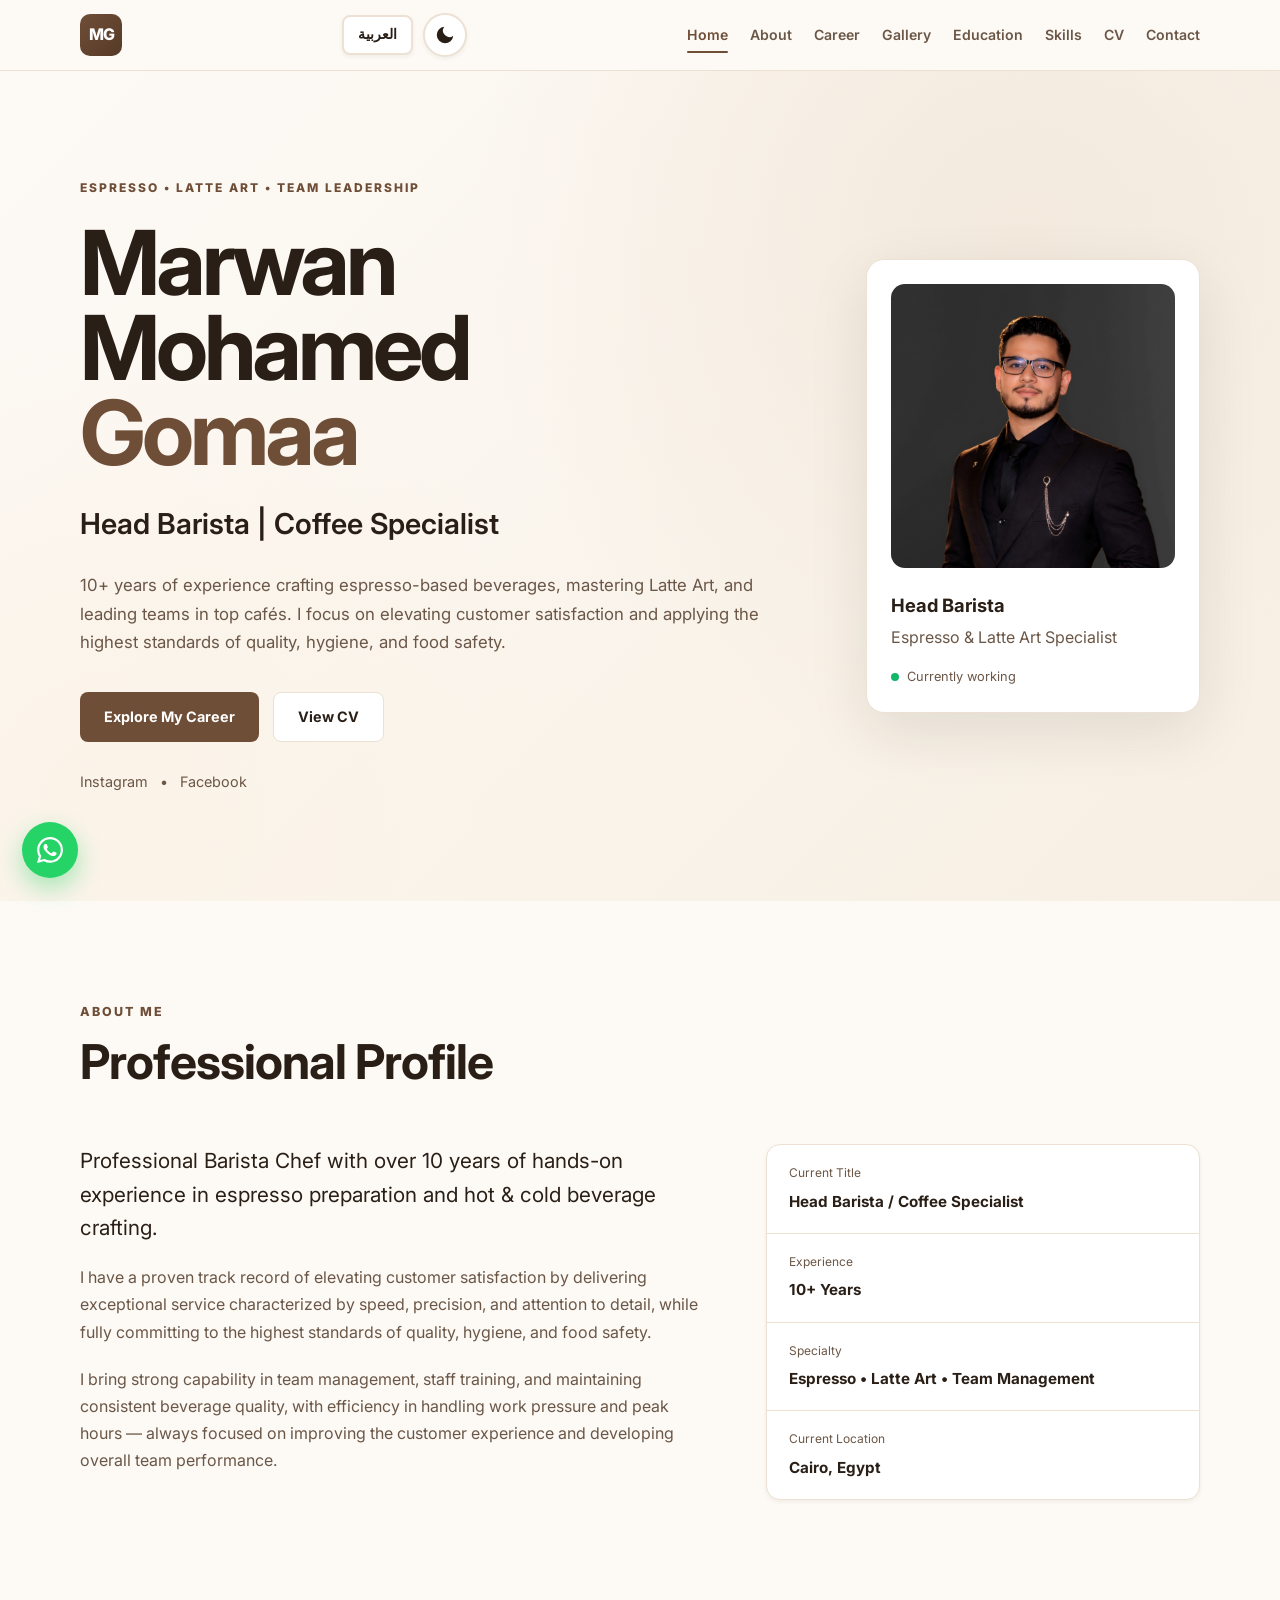
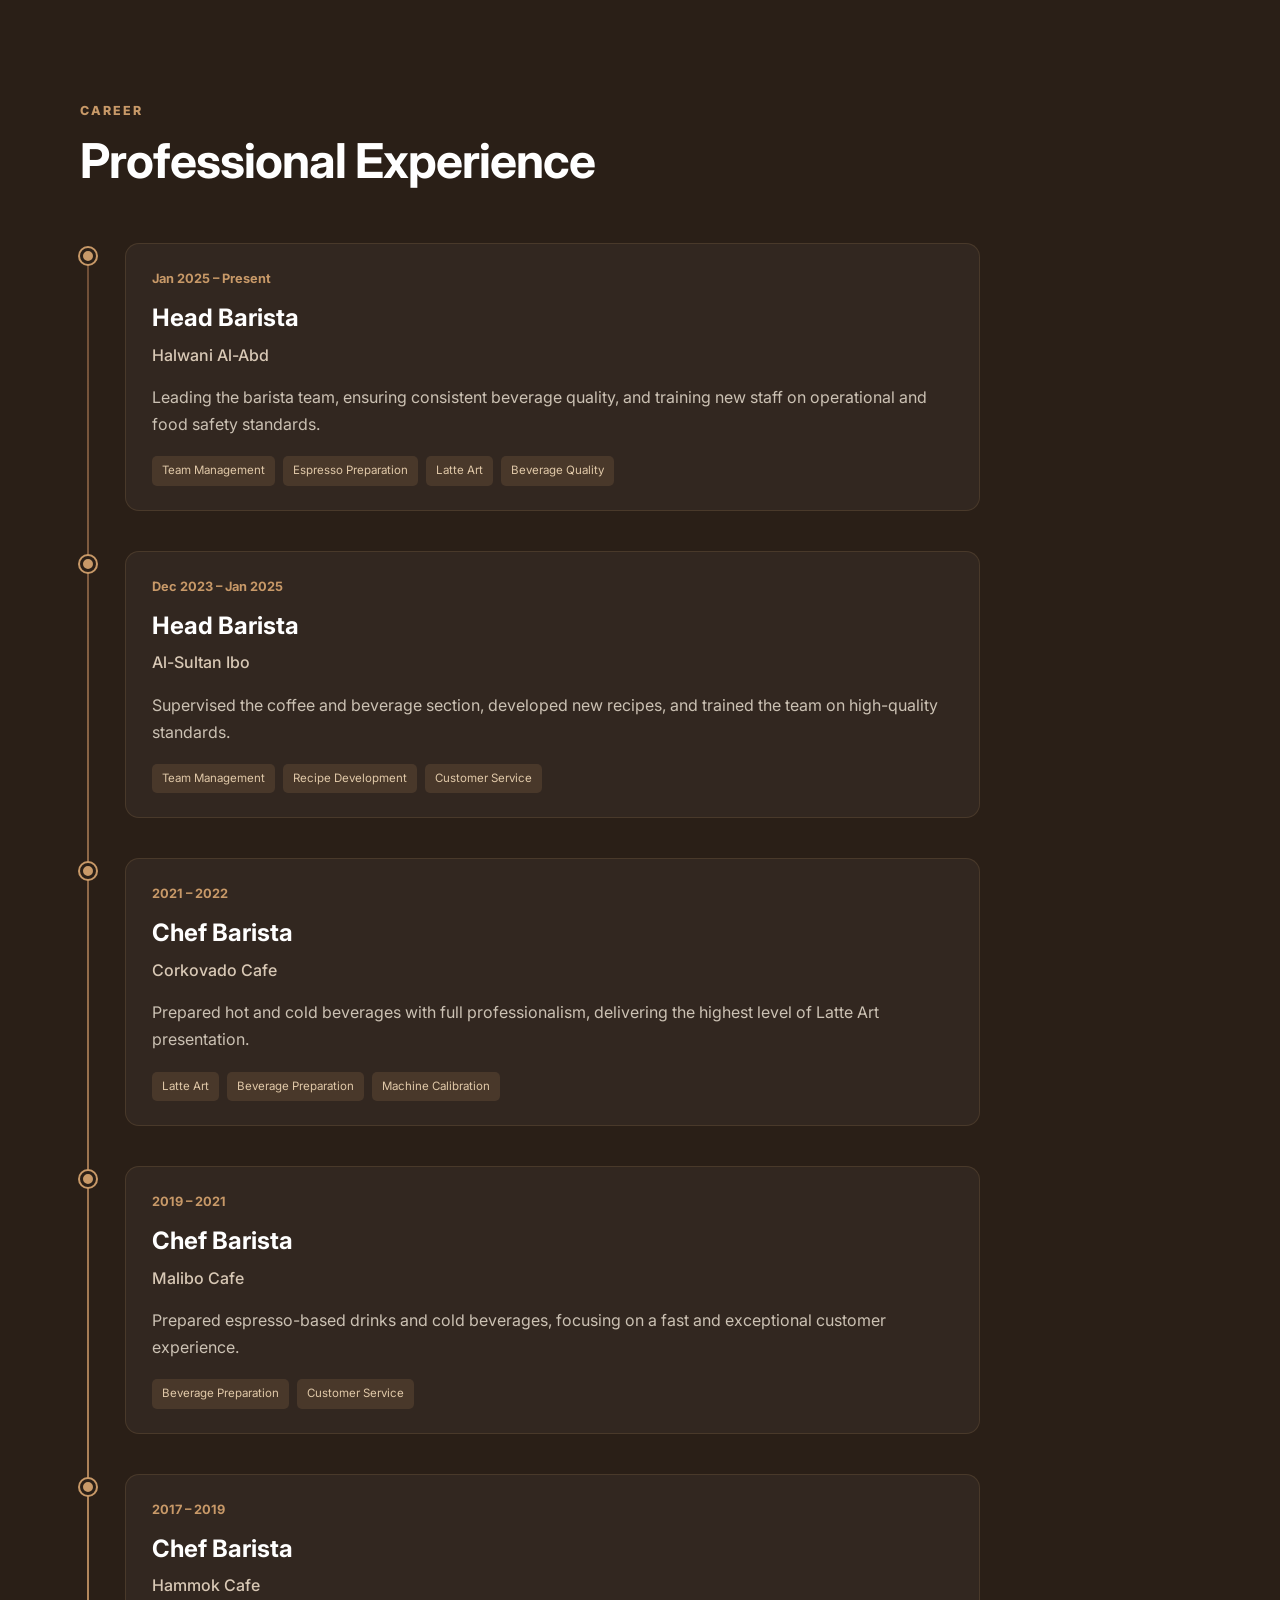
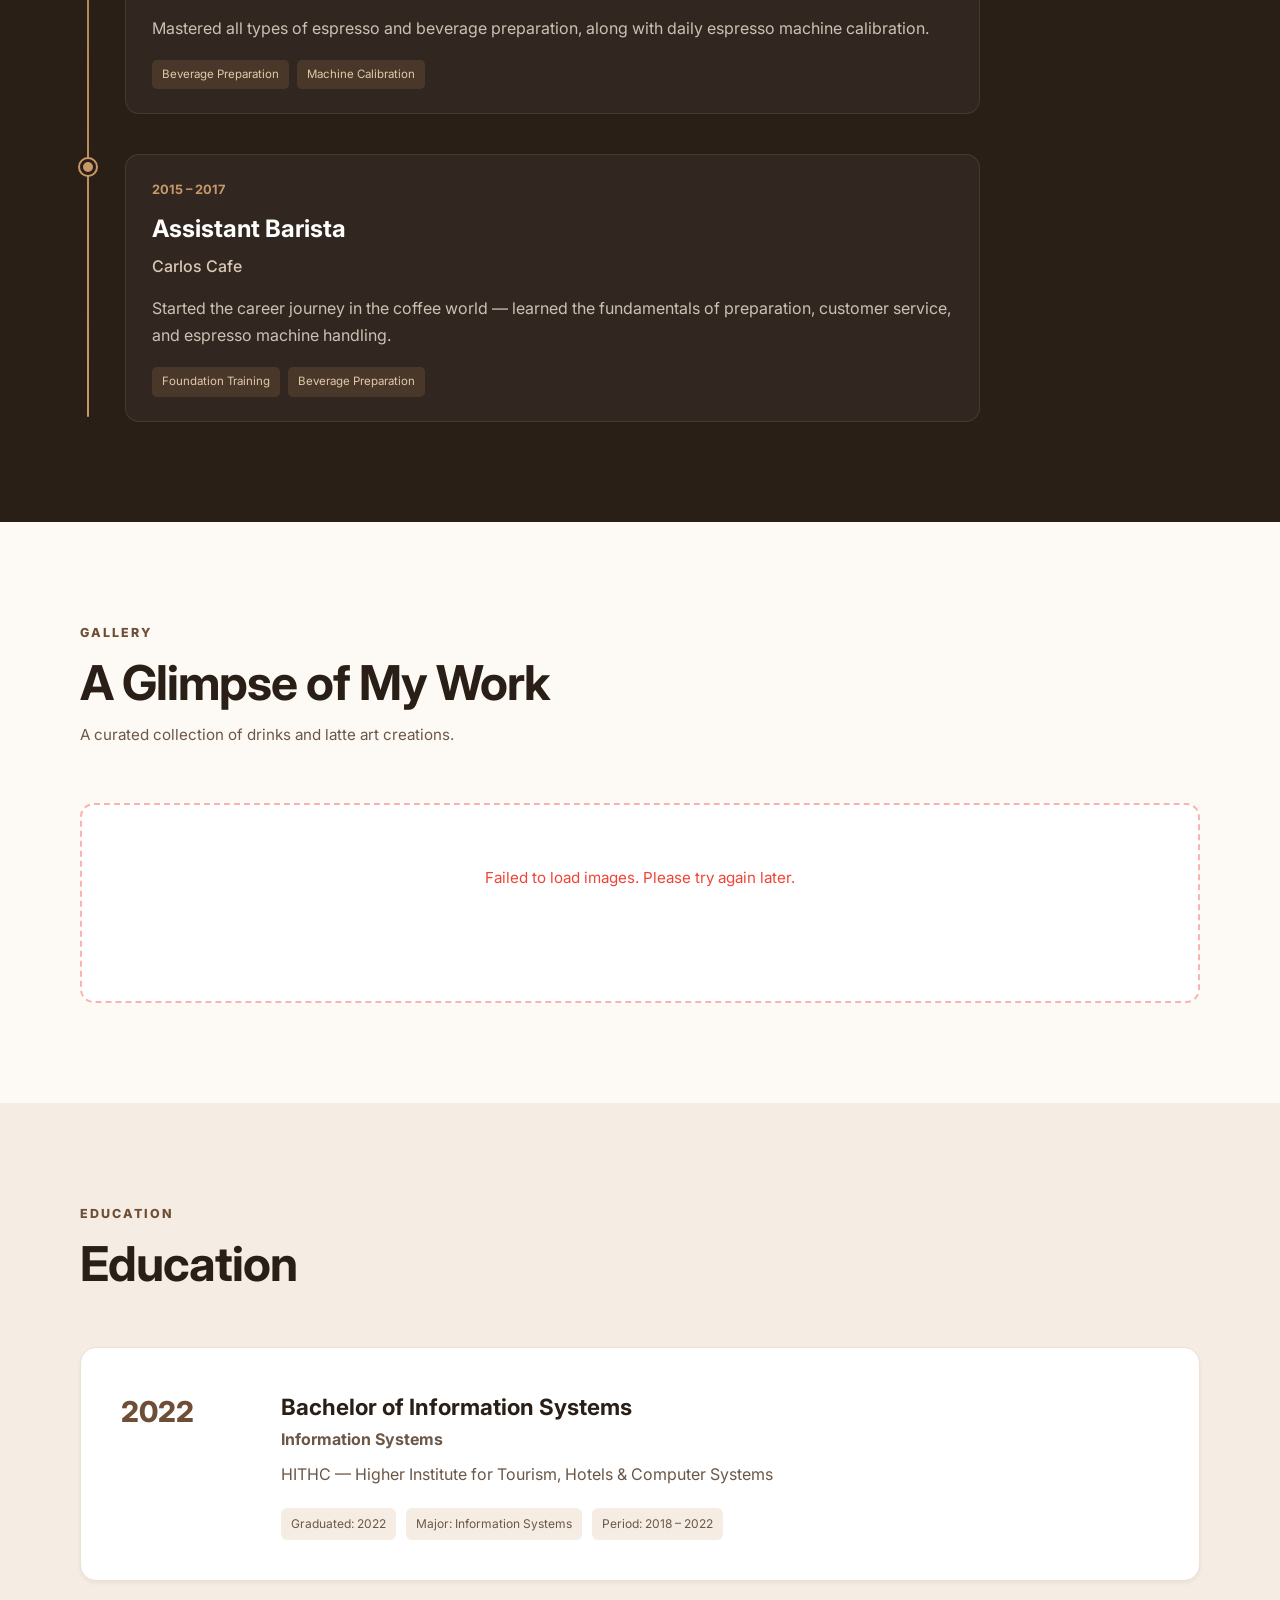
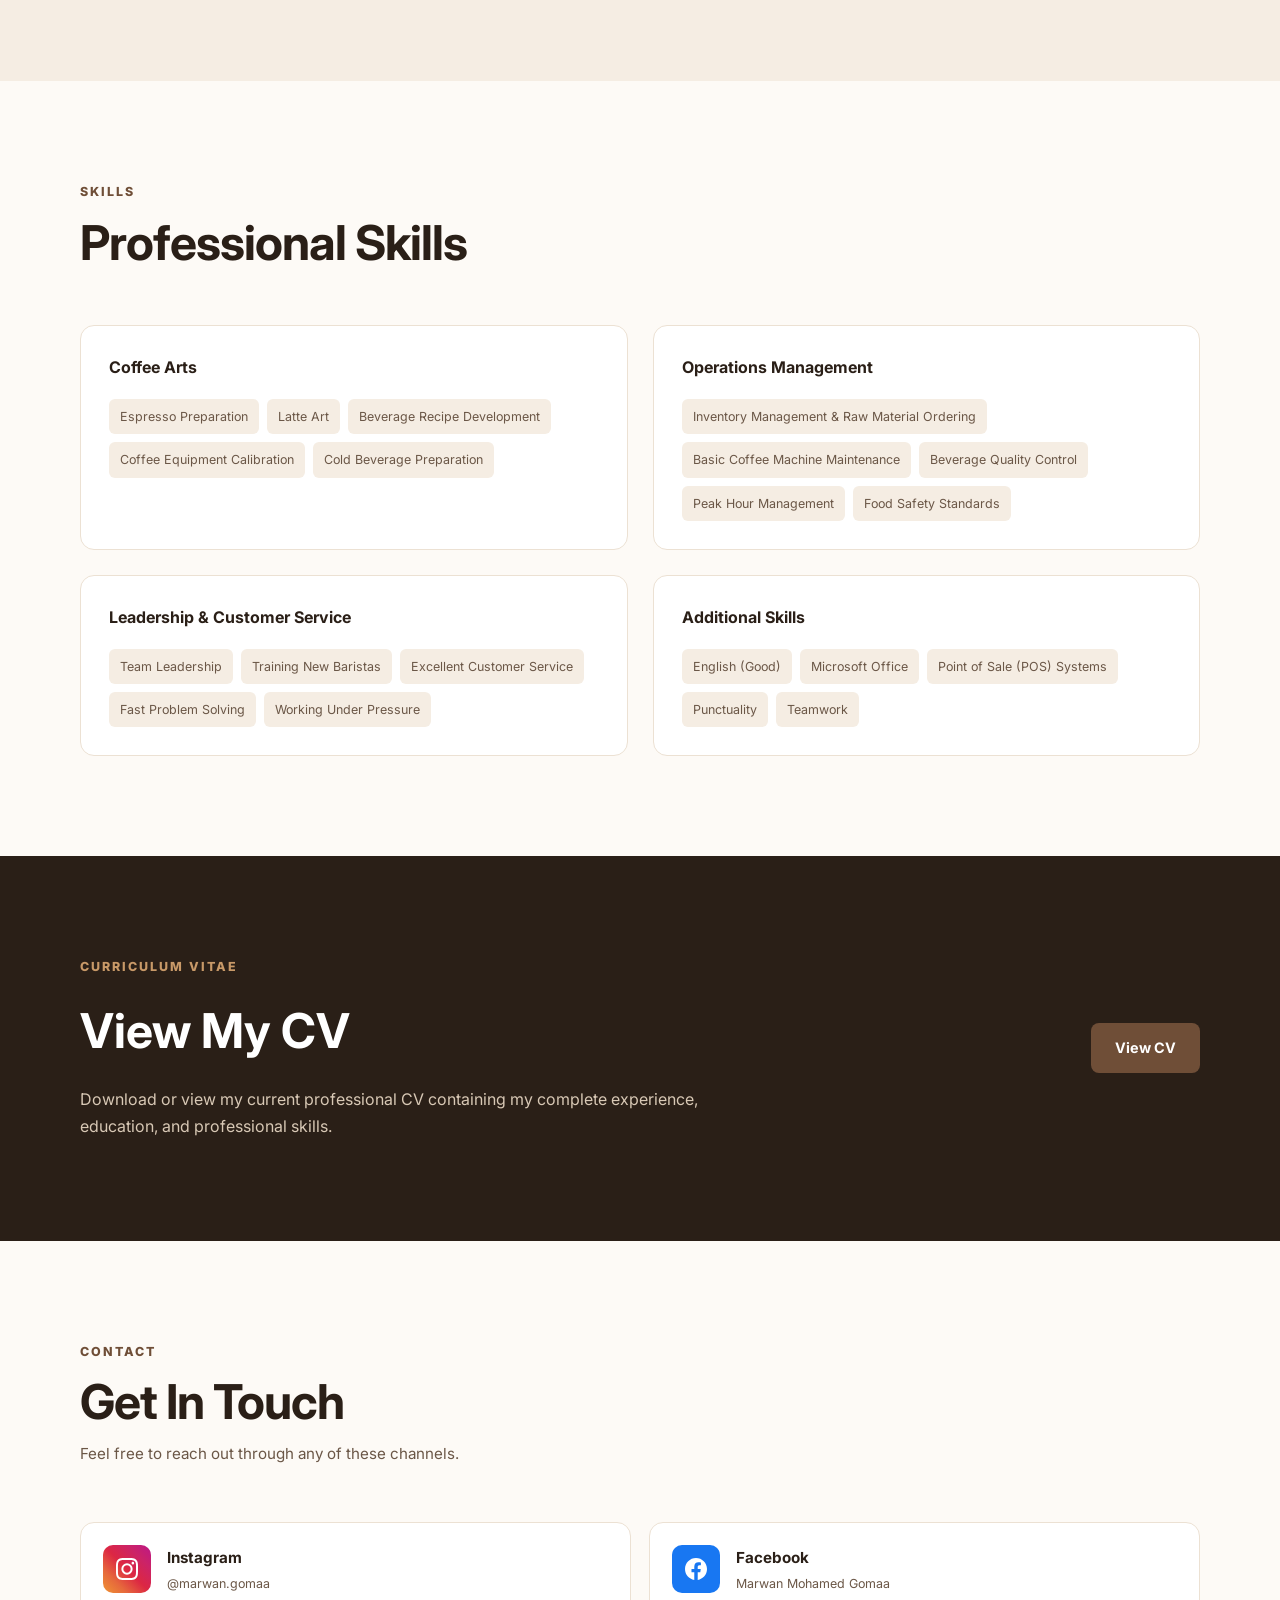
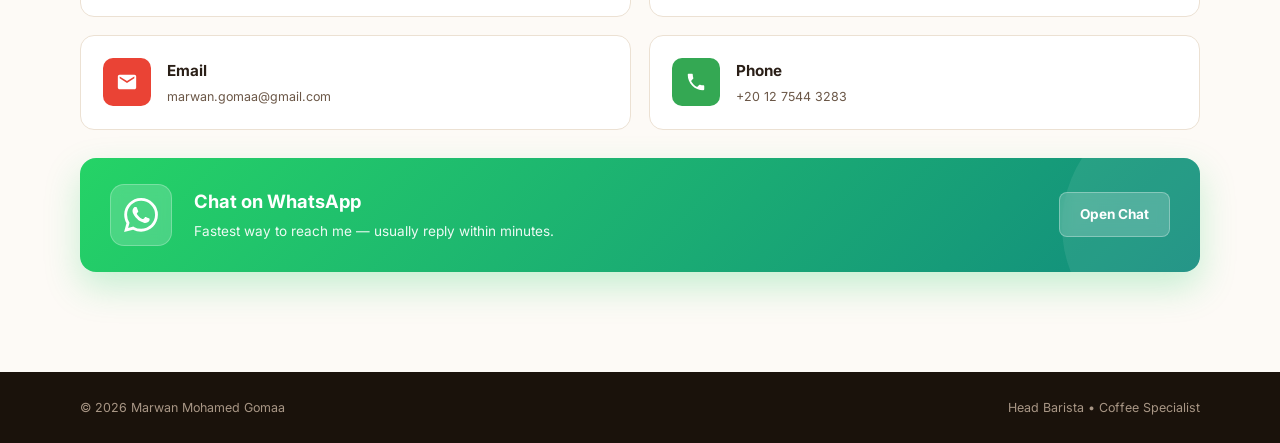
==== commit bb1452f3: "REV0" ====
--- a/index.html
+++ b/index.html
@@ -8,10 +8,10 @@
     <title>Marwan Mohamed Gomaa | Head Barista | Coffee Specialist</title>
 
     <meta name="description"
-        content="Marwan Mohamed Gomaa — Head Barista with 10+ years of experience in specialty coffee, Latte Art, and team leadership. Available for opportunities in the Gulf region.">
+        content="Marwan Mohamed Gomaa — Head Barista with 10+ years of experience in espresso preparation, Latte Art, and team leadership.">
 
     <meta name="keywords"
-        content="Marwan Mohamed Gomaa, Head Barista, Coffee Specialist, Barista Gulf, Barista Saudi Arabia, Barista Dubai, Barista Qatar, Barista Kuwait, Latte Art, Specialty Coffee, Coffee Jobs Middle East, باريستا">
+        content="Marwan Mohamed Gomaa, Head Barista, Barista, Espresso, Latte Art, Hot Beverages, Cold Beverages, Team Leadership, Customer Service, Coffee Specialist, باريستا">
 
     <meta name="author" content="Marwan Mohamed Gomaa">
 
@@ -28,7 +28,7 @@
     <!-- ================= OPEN GRAPH ================= -->
     <meta property="og:title" content="Marwan Mohamed Gomaa | Head Barista">
     <meta property="og:description"
-        content="Head Barista with 10+ years of experience in specialty coffee, Latte Art, and team leadership.">
+        content="Head Barista with 10+ years of experience in espresso preparation, Latte Art, and team leadership.">
     <meta property="og:type" content="website">
     <meta property="og:url" content="https://ahmedsaiedhawash.github.io/marwan-portfolio/">
     <meta property="og:image" content="https://ahmedsaiedhawash.github.io/marwan-portfolio/images/og-image.png">
@@ -43,7 +43,7 @@
     <meta name="twitter:card" content="summary_large_image">
     <meta name="twitter:title" content="Marwan Mohamed Gomaa | Head Barista">
     <meta name="twitter:description"
-        content="Head Barista with 10+ years across specialty coffee, Latte Art, and team leadership.">
+        content="Head Barista with 10+ years across espresso preparation, Latte Art, and team leadership.">
     <meta name="twitter:image" content="https://ahmedsaiedhawash.github.io/marwan-portfolio/images/og-image.png">
 
     <link rel="canonical" href="https://ahmedsaiedhawash.github.io/marwan-portfolio/">
@@ -73,7 +73,7 @@
                 "@id": "https://ahmedsaiedhawash.github.io/marwan-portfolio/#website",
                 "url": "https://ahmedsaiedhawash.github.io/marwan-portfolio/",
                 "name": "Marwan Mohamed Gomaa",
-                "description": "Head Barista & Coffee Specialist — Specialty Coffee, Latte Art, Team Leadership.",
+                "description": "Head Barista & Coffee Specialist — Espresso, Latte Art, Team Leadership.",
                 "inLanguage": "en",
                 "publisher": { "@id": "https://ahmedsaiedhawash.github.io/marwan-portfolio/#person" }
             },
@@ -102,9 +102,10 @@
                     "addressCountry": "EG"
                 },
                 "knowsAbout": [
-                    "Specialty Coffee",
                     "Espresso Preparation",
                     "Latte Art",
+                    "Hot Beverages",
+                    "Cold Beverages",
                     "Beverage Recipe Development",
                     "Coffee Equipment Calibration",
                     "Team Leadership",
@@ -191,7 +192,7 @@
 
                 <div class="hero-text">
                     <p class="eyebrow reveal" data-i18n="hero.eyebrow">
-                        COFFEE SPECIALIST • LATTE ART • TEAM LEADERSHIP
+                        ESPRESSO • LATTE ART • TEAM LEADERSHIP
                     </p>
 
                     <h1 class="reveal" data-hero-name>
@@ -201,14 +202,14 @@
                     <h2 class="reveal" data-i18n="hero.title">Head Barista | Coffee Specialist</h2>
 
                     <p class="hero-description reveal" data-i18n="hero.description">
-                        10+ years of experience crafting specialty coffee, mastering Latte Art, and leading teams in
-                        top-tier cafés. I focus on elevating customer satisfaction and applying the highest standards of
-                        quality, hygiene, and food safety — ready to relocate to the Gulf region.
+                        10+ years of experience crafting espresso-based beverages, mastering Latte Art, and leading
+                        teams in top cafés. I focus on elevating customer satisfaction and applying the highest
+                        standards of quality, hygiene, and food safety.
                     </p>
 
                     <div class="hero-buttons reveal">
                         <a href="#career" class="btn btn-primary" data-i18n="hero.btn_primary">Explore My Career</a>
-                        <a href="cv/Marwan-Mohamed-Gomaa-CV.pdf" class="btn btn-secondary" target="_blank" rel="noopener"
+                        <a href="cv/marwan-gomma-cv.pdf" class="btn btn-secondary" target="_blank" rel="noopener"
                             data-i18n="hero.btn_secondary">View CV</a>
                     </div>
 
@@ -228,7 +229,7 @@
                     </div>
                     <div class="hero-card-info">
                         <h3 data-i18n="hero.card.job_title">Head Barista</h3>
-                        <p data-i18n="hero.card.company">Halwani Al-Abd</p>
+                        <p data-i18n="hero.card.company">Espresso & Latte Art Specialist</p>
                         <div class="status">
                             <span></span>
                             <span data-i18n="hero.card.status">Currently working</span>
@@ -253,7 +254,8 @@
 
                     <div class="about-text reveal">
                         <p class="large-text" data-i18n="about.large_text">
-                            Professional Barista Chef with over 10 years of experience in the specialty coffee industry.
+                            Professional Barista Chef with over 10 years of hands-on experience in espresso preparation
+                            and hot & cold beverage crafting.
                         </p>
                         <div data-about-paragraphs></div>
                     </div>
@@ -344,7 +346,7 @@
                         professional skills.
                     </p>
                 </div>
-                <a href="cv/Marwan-Mohamed-Gomaa-CV.pdf" target="_blank" rel="noopener" class="btn btn-primary"
+                <a href="cv/marwan-gomma-cv.pdf" target="_blank" rel="noopener" class="btn btn-primary"
                     data-i18n="cv.button">View CV</a>
             </div>
         </section>
@@ -358,51 +360,15 @@
                     <p class="section-label" data-i18n="contact.label">CONTACT</p>
                     <h2 data-i18n="contact.title">Get In Touch</h2>
                     <p class="section-subtext" data-i18n="contact.subtext">
-                        Feel free to reach out through any of these channels — I'm available for opportunities in the
-                        Gulf region.
+                        Feel free to reach out through any of these channels.
                     </p>
                 </div>
 
                 <!-- Contact Cards -->
                 <div class="contact-grid" data-contact-items></div>
 
-                <!-- Contact Form (Web3Forms) -->
-                <form id="contactForm" class="contact-form reveal" novalidate>
-                    <input type="hidden" name="access_key" value="REPLACE_WITH_WEB3FORMS_KEY">
-                    <input type="hidden" name="subject" value="New message from Marwan Gomaa Portfolio">
-                    <input type="hidden" name="from_name" value="Marwan Gomaa Portfolio">
-                    <input type="checkbox" name="botcheck" class="hidden" style="display:none">
-
-                    <div class="form-row">
-                        <div class="form-group">
-                            <label for="formName" data-i18n="form.name_label">Name</label>
-                            <input type="text" id="formName" name="name" required placeholder="Your full name">
-                        </div>
-                        <div class="form-group">
-                            <label for="formEmail" data-i18n="form.email_label">Email</label>
-                            <input type="email" id="formEmail" name="email" required placeholder="your@email.com">
-                        </div>
-                    </div>
-
-                    <div class="form-group">
-                        <label for="formSubject" data-i18n="form.subject_label">Subject</label>
-                        <input type="text" id="formSubject" name="user_subject" required
-                            placeholder="Job opportunity / Question / Collaboration">
-                    </div>
-
-                    <div class="form-group">
-                        <label for="formMessage" data-i18n="form.message_label">Message</label>
-                        <textarea id="formMessage" name="message" rows="5" required
-                            placeholder="Write your message here..."></textarea>
-                    </div>
-
-                    <button type="submit" class="btn btn-primary" data-i18n="form.submit">Send Message</button>
-
-                    <p id="formStatus" class="form-status" role="status" aria-live="polite"></p>
-                </form>
-
                 <!-- WhatsApp Banner -->
-                <a href="https://wa.me/201275443283?text=Hello%20Marwan%2C%20I%20found%20your%20website%20and%20would%20like%20to%20connect%20regarding%20a%20job%20opportunity."
+                <a href="https://wa.me/201275443283?text=Hello%20Marwan%2C%20I%20found%20your%20website%20and%20would%20like%20to%20connect."
                     target="_blank" rel="noopener noreferrer" class="whatsapp-banner reveal"
                     aria-label="Chat on WhatsApp" data-whatsapp-link>
 
@@ -438,7 +404,7 @@
 
 
     <!-- ================= FLOATING WHATSAPP ================= -->
-    <a href="https://wa.me/201275443283?text=Hello%20Marwan%2C%20I%20found%20your%20website%20and%20would%20like%20to%20connect%20regarding%20a%20job%20opportunity."
+    <a href="https://wa.me/201275443283?text=Hello%20Marwan%2C%20I%20found%20your%20website%20and%20would%20like%20to%20connect."
         target="_blank" rel="noopener noreferrer" class="floating-whatsapp" aria-label="Chat on WhatsApp">
         <svg viewBox="0 0 24 24" fill="currentColor" width="26" height="26">
             <path
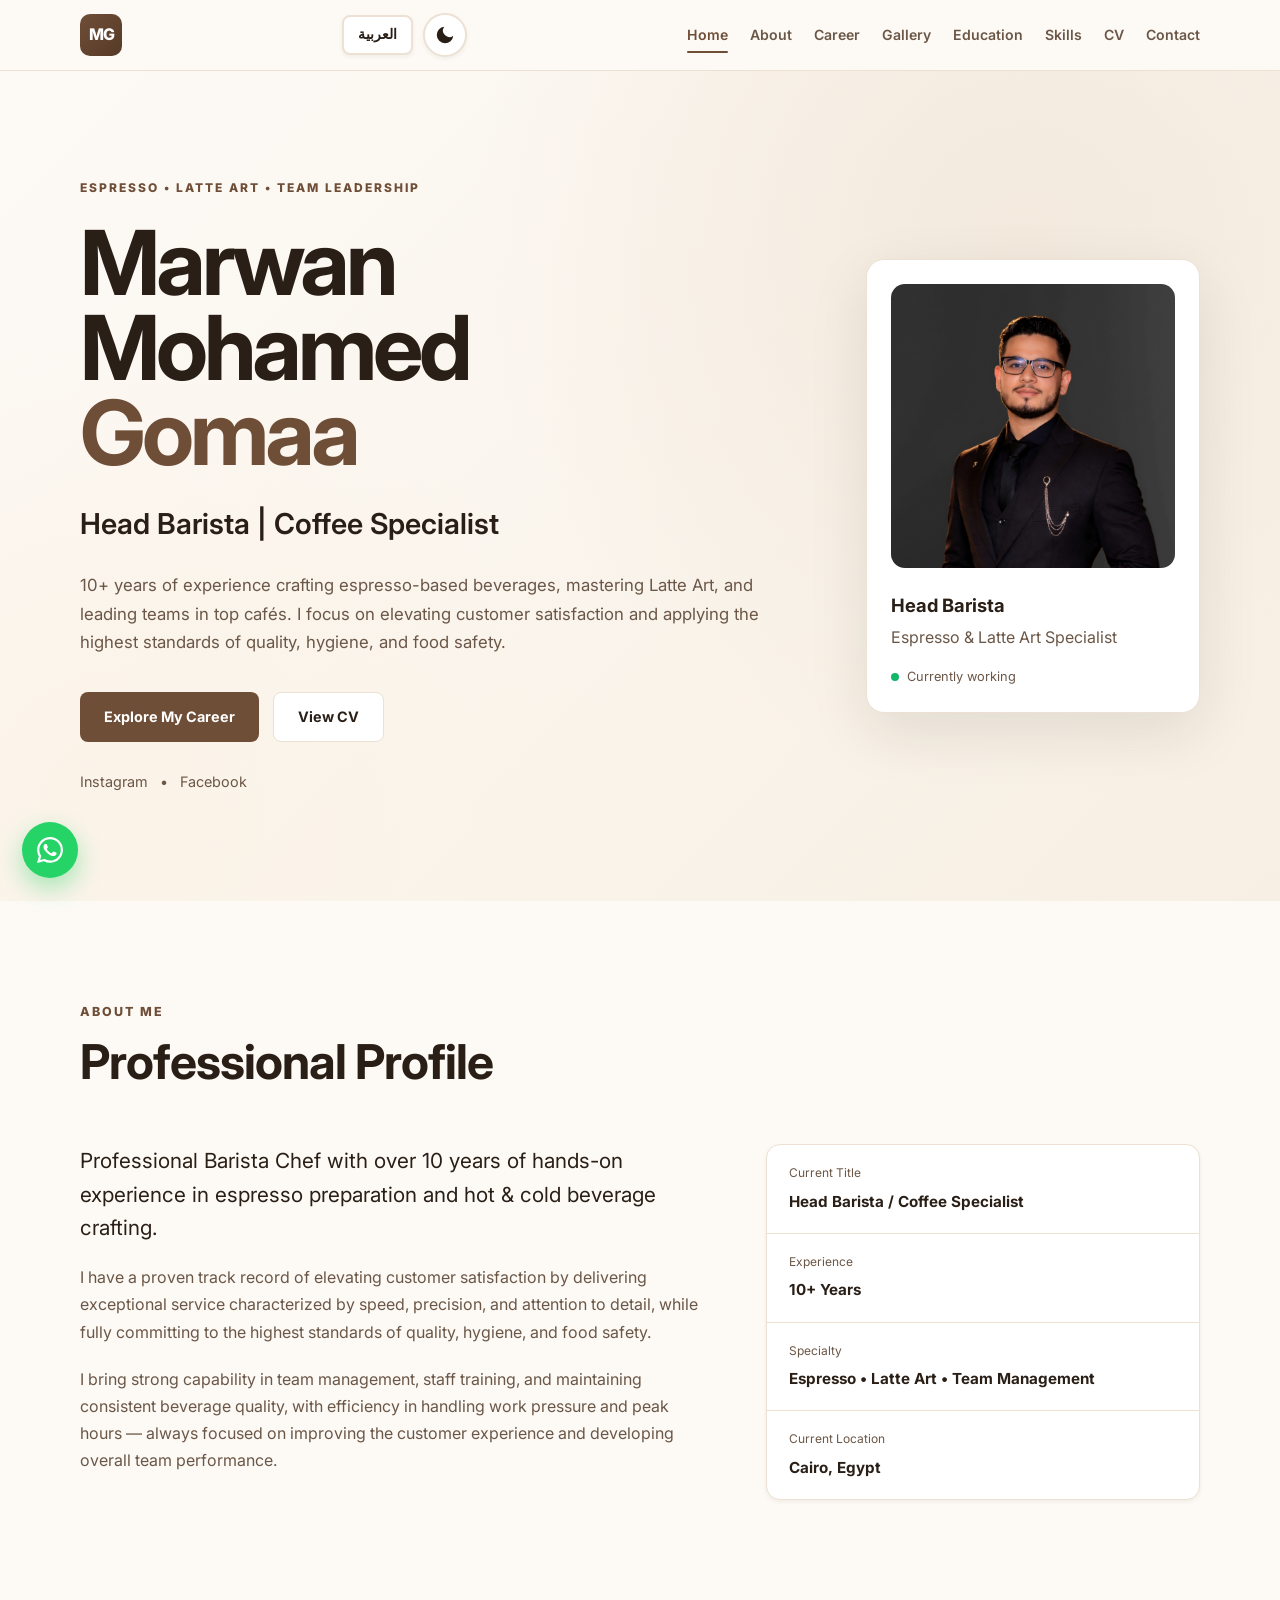
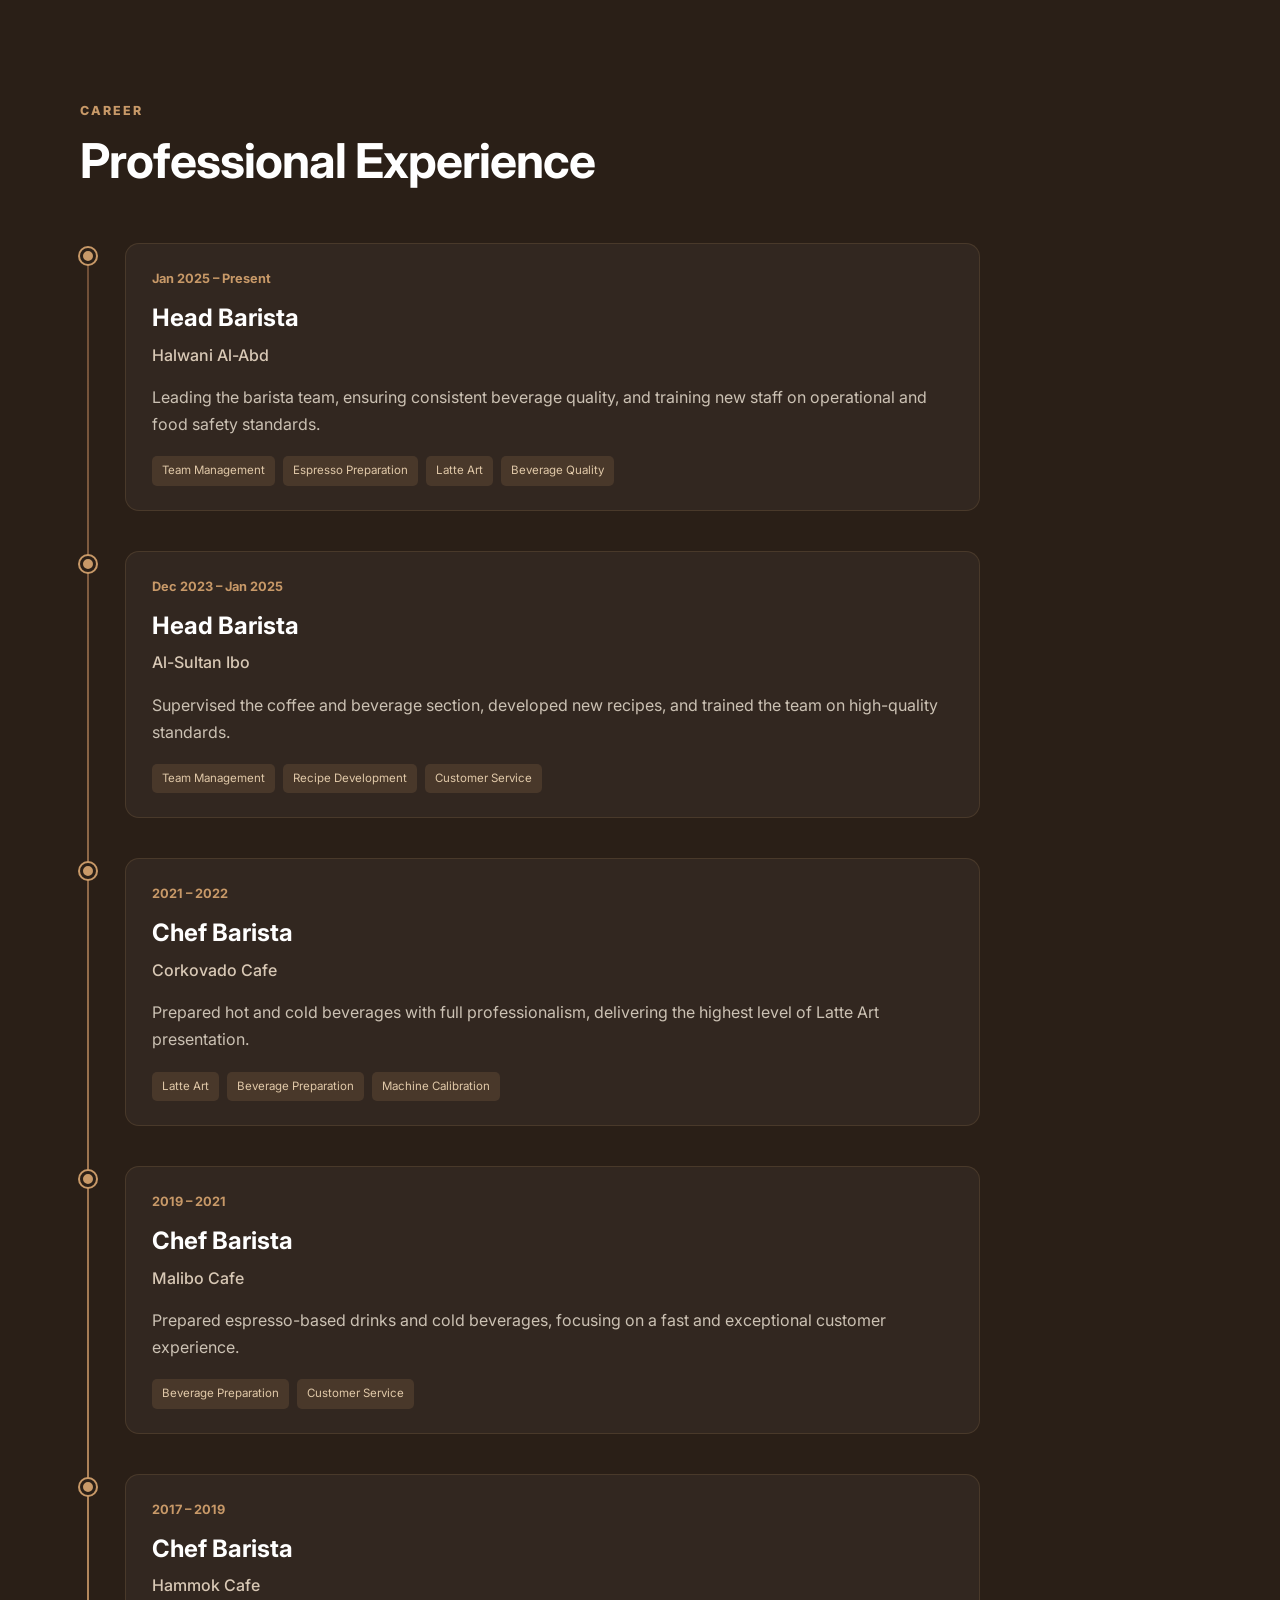
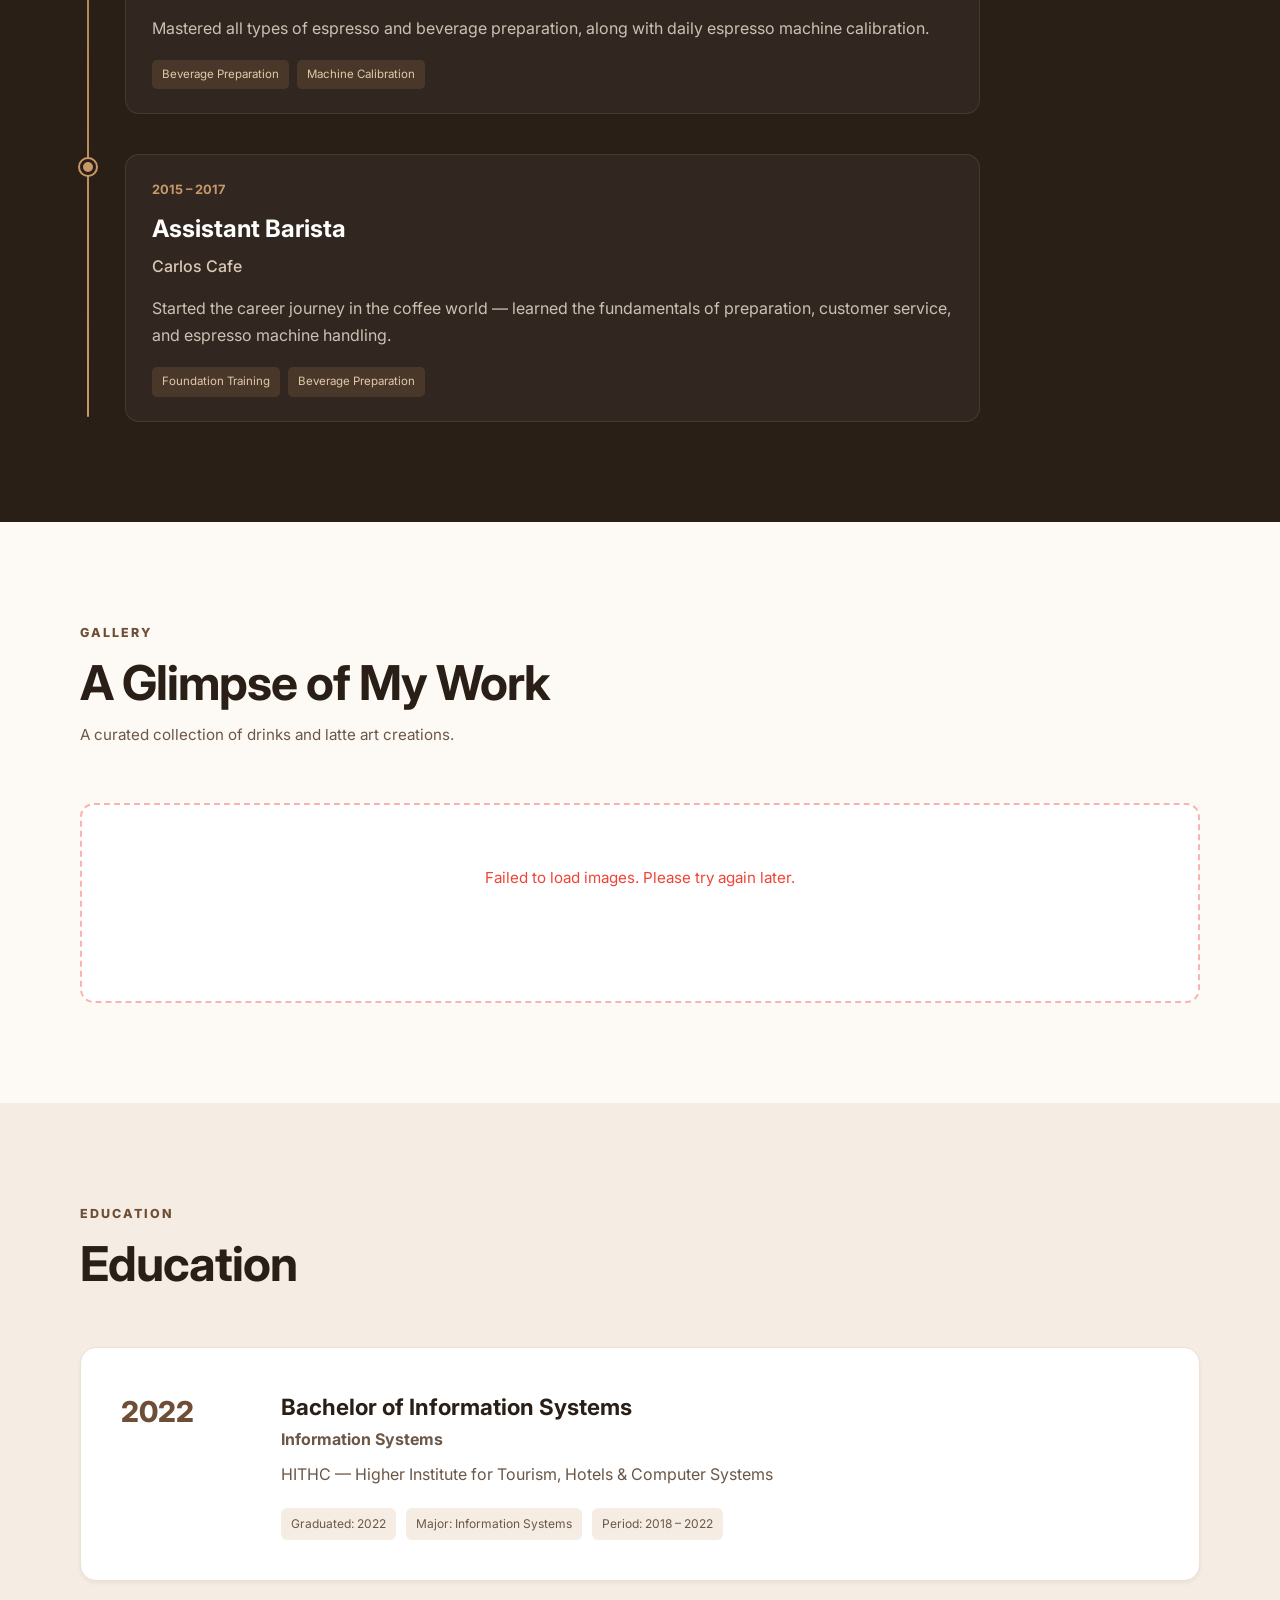
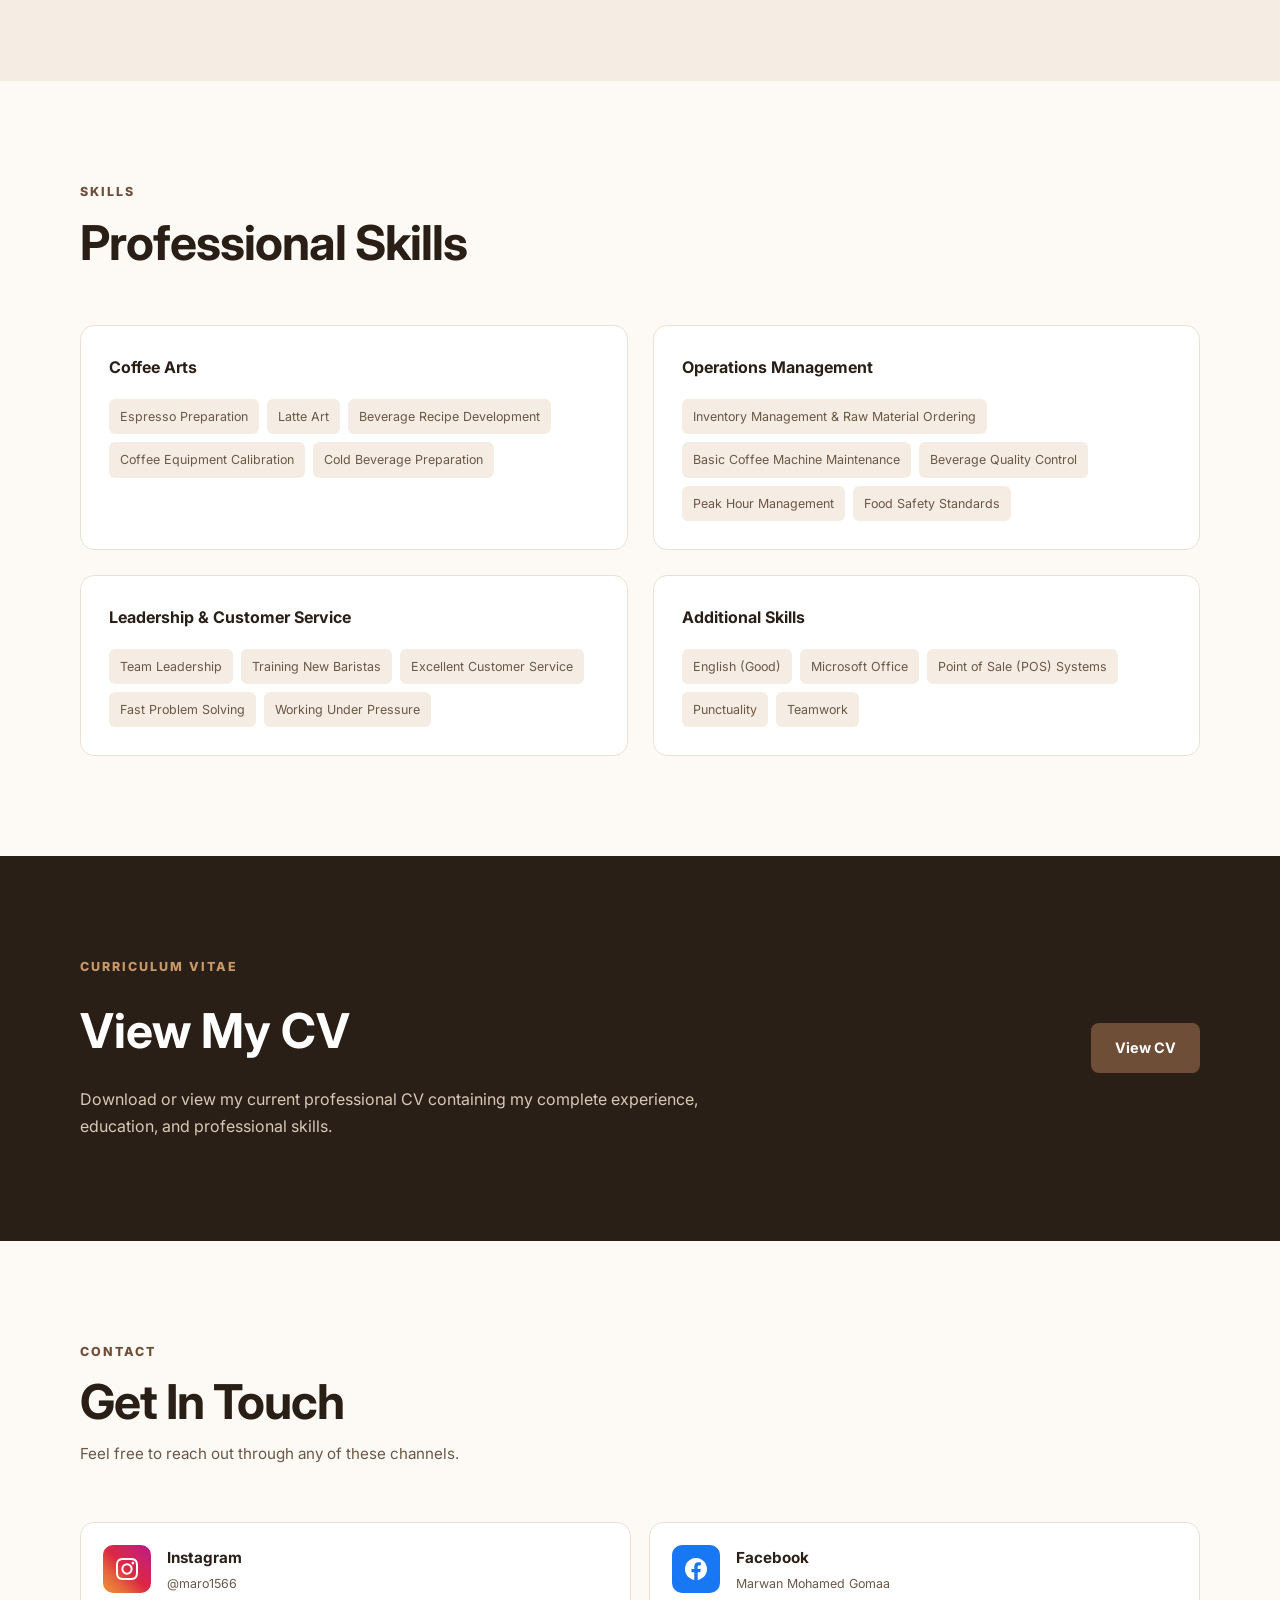
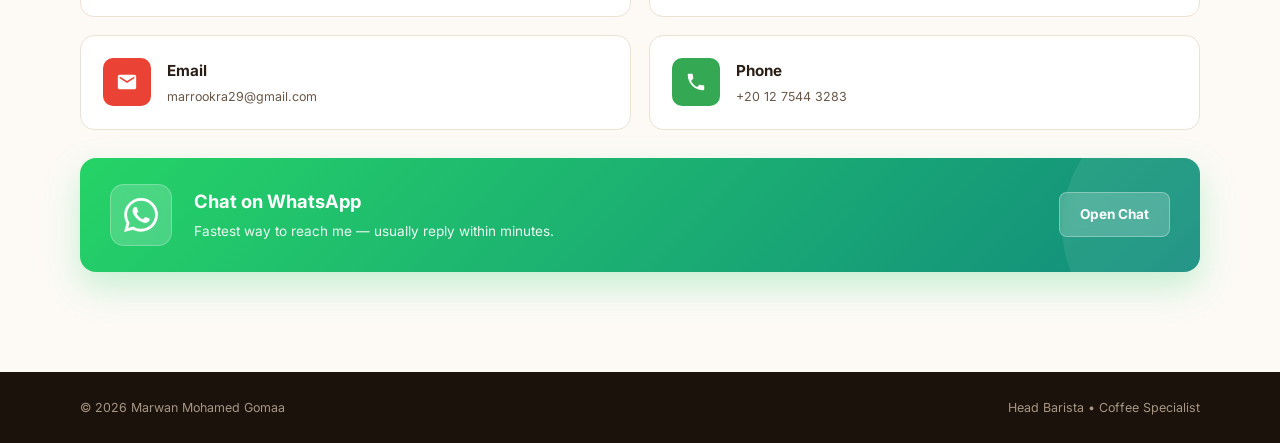
==== commit 6c11ff0e: "REV0" ====
--- a/index.html
+++ b/index.html
@@ -94,7 +94,7 @@
                 "url": "https://ahmedsaiedhawash.github.io/marwan-portfolio/",
                 "image": "https://ahmedsaiedhawash.github.io/marwan-portfolio/images/marwan-gomaa.jpg",
                 "jobTitle": "Head Barista",
-                "email": "mailto:marwan.gomaa@gmail.com",
+                "email": "mailto:marrookra29@gmail.com",
                 "telephone": "+201275443283",
                 "address": {
                     "@type": "PostalAddress",
@@ -115,8 +115,8 @@
                 ],
                 "knowsLanguage": ["ar", "en"],
                 "sameAs": [
-                    "https://www.instagram.com/marwan.gomaa/",
-                    "https://www.facebook.com/",
+                    "https://www.instagram.com/maro1566/?hl=en",
+                    "https://www.facebook.com/marro.alex.1",
                     "https://wa.me/201275443283"
                 ]
             },
@@ -214,10 +214,10 @@
                     </div>
 
                     <div class="hero-links reveal">
-                        <a href="https://www.instagram.com/marwan.gomaa/" target="_blank" rel="noopener noreferrer"
+                        <a href="https://www.instagram.com/maro1566/?hl=en" target="_blank" rel="noopener noreferrer"
                             data-i18n="hero.links.instagram">Instagram</a>
                         <span>•</span>
-                        <a href="https://www.facebook.com/" target="_blank" rel="noopener noreferrer"
+                        <a href="https://www.facebook.com/marro.alex.1" target="_blank" rel="noopener noreferrer"
                             data-i18n="hero.links.facebook">Facebook</a>
                     </div>
                 </div>
